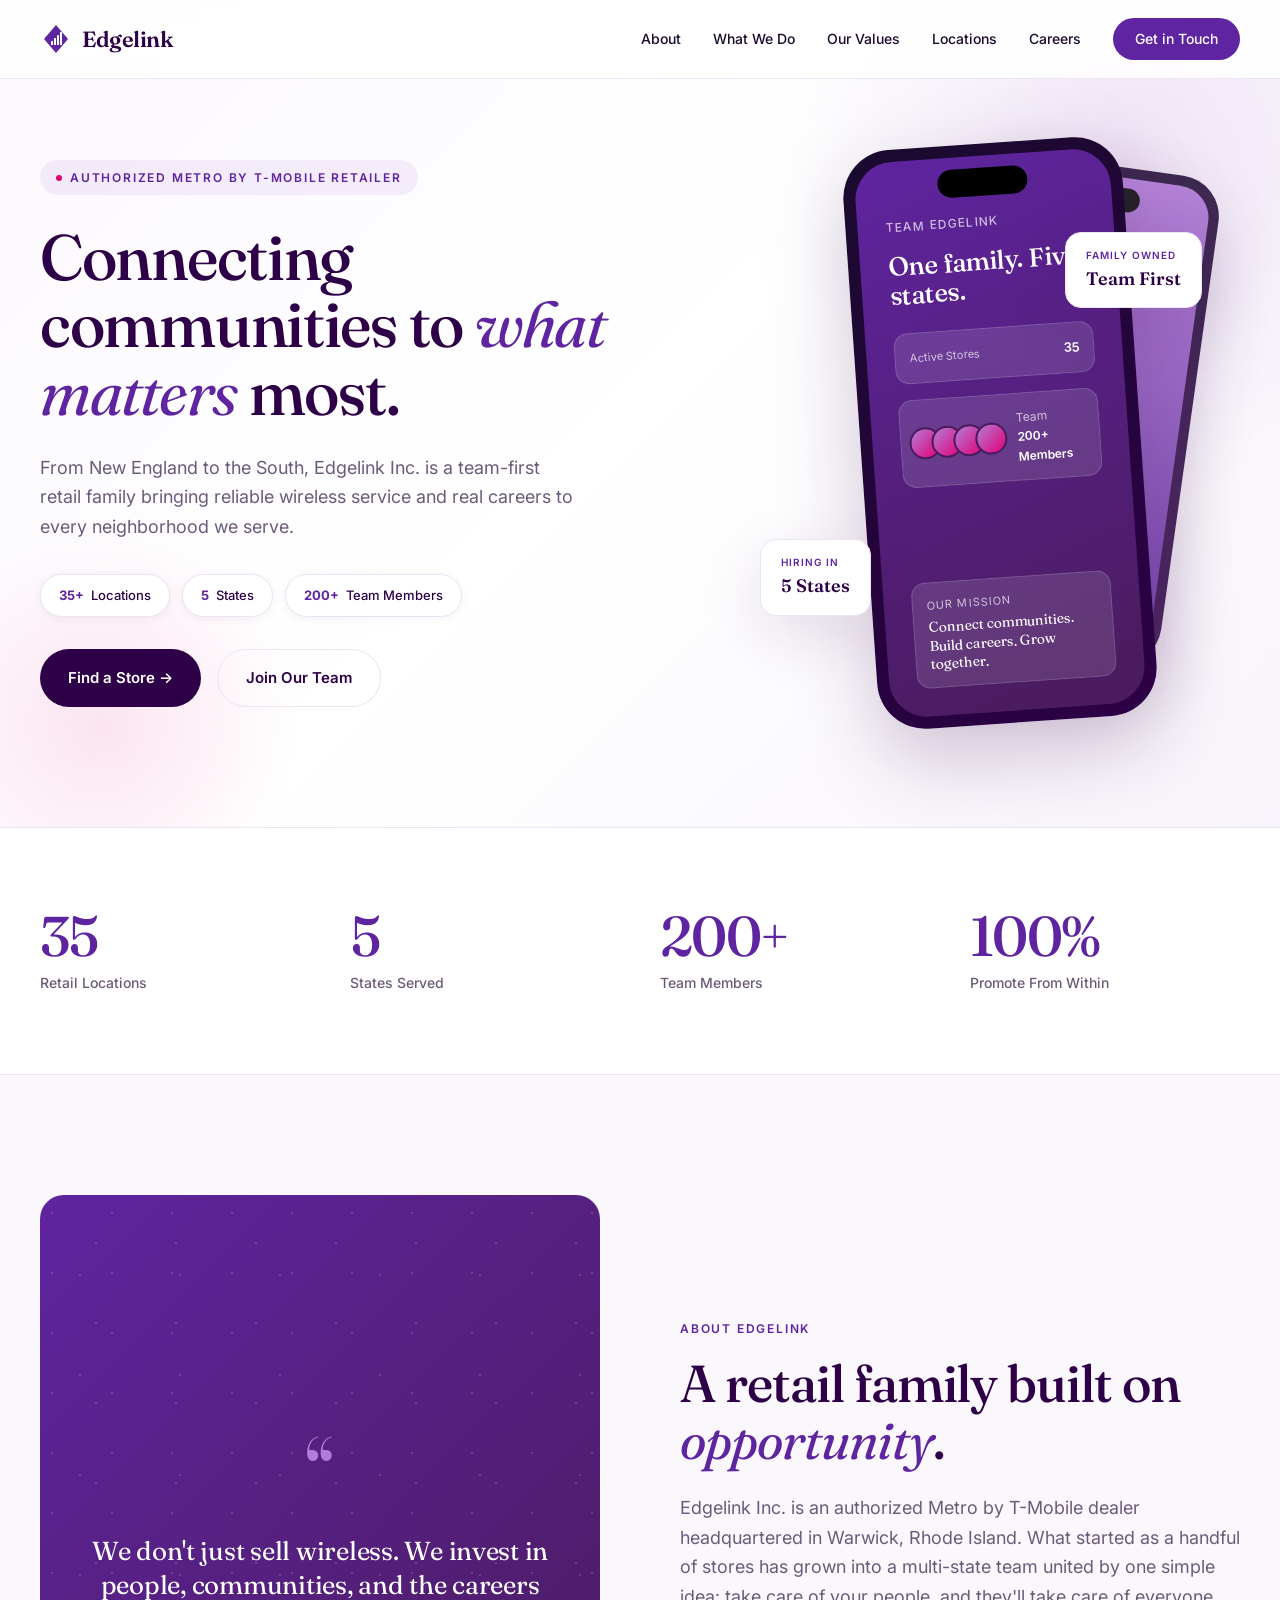
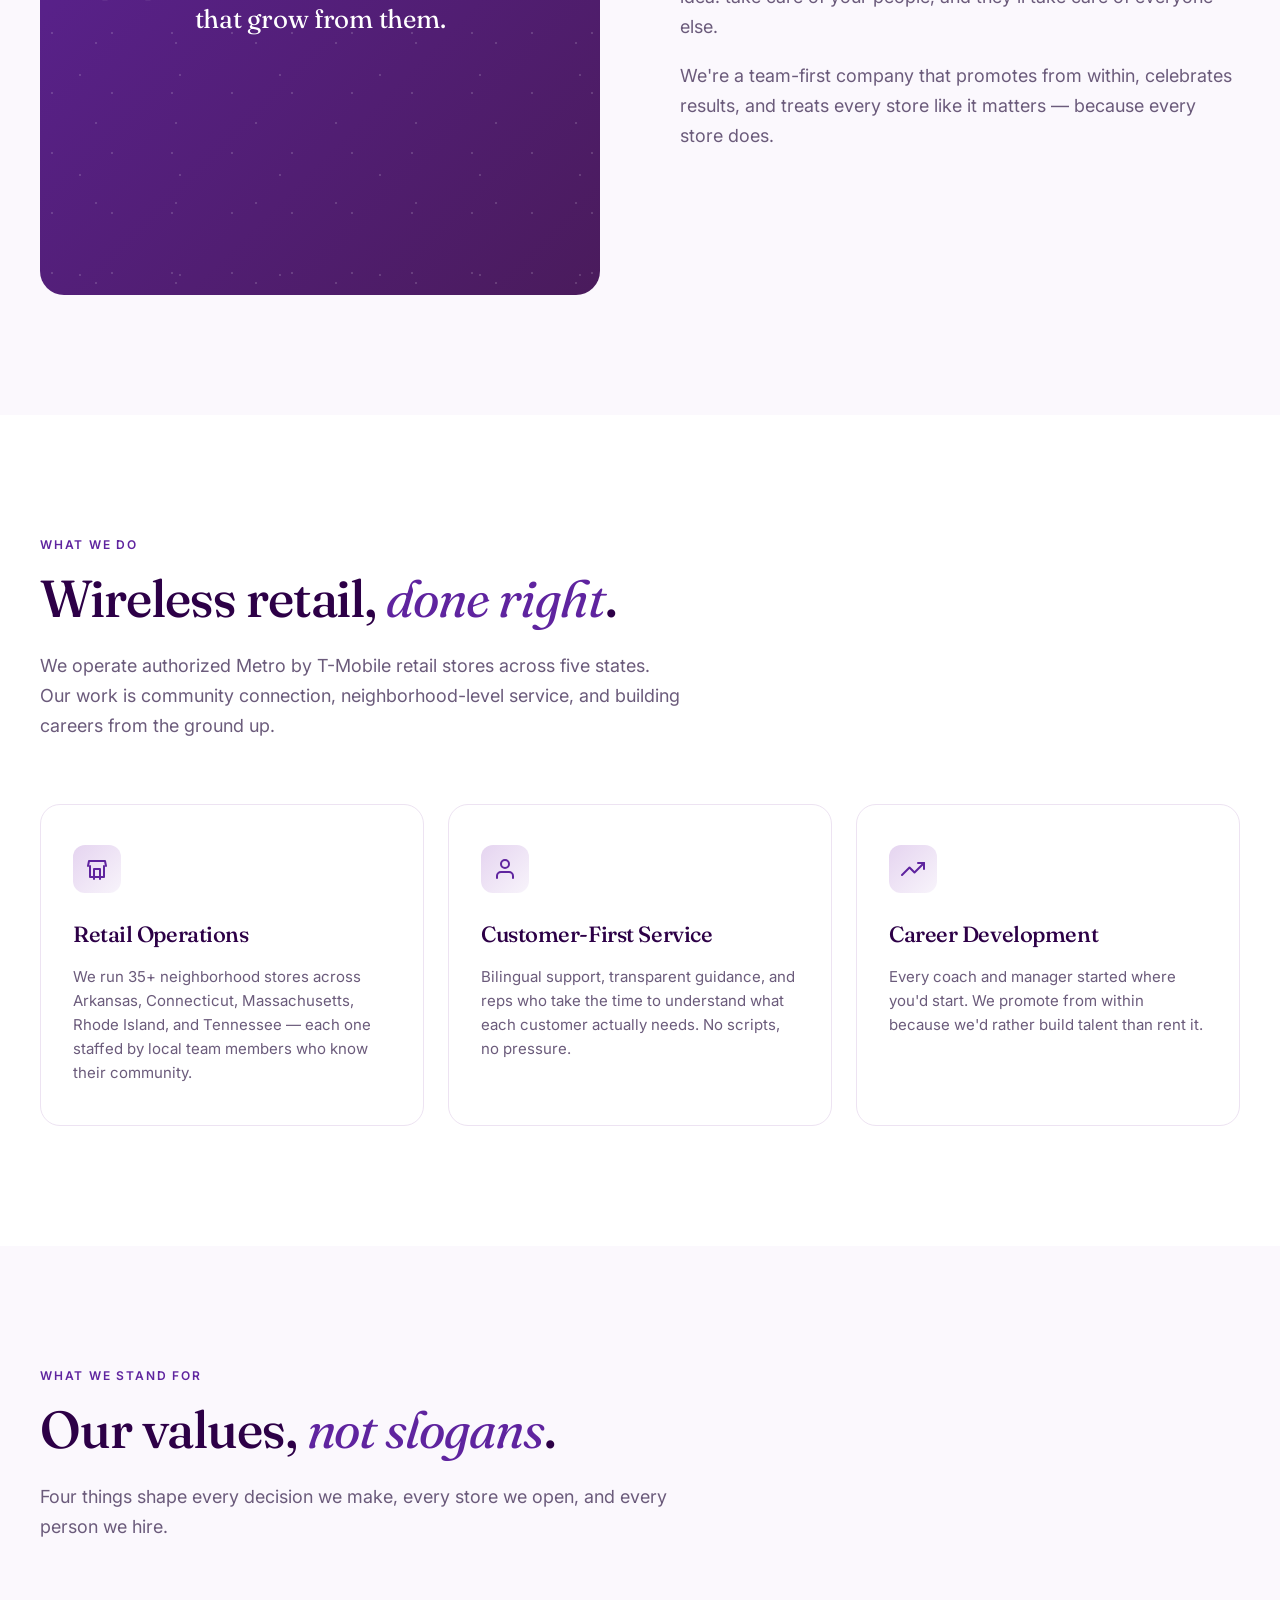
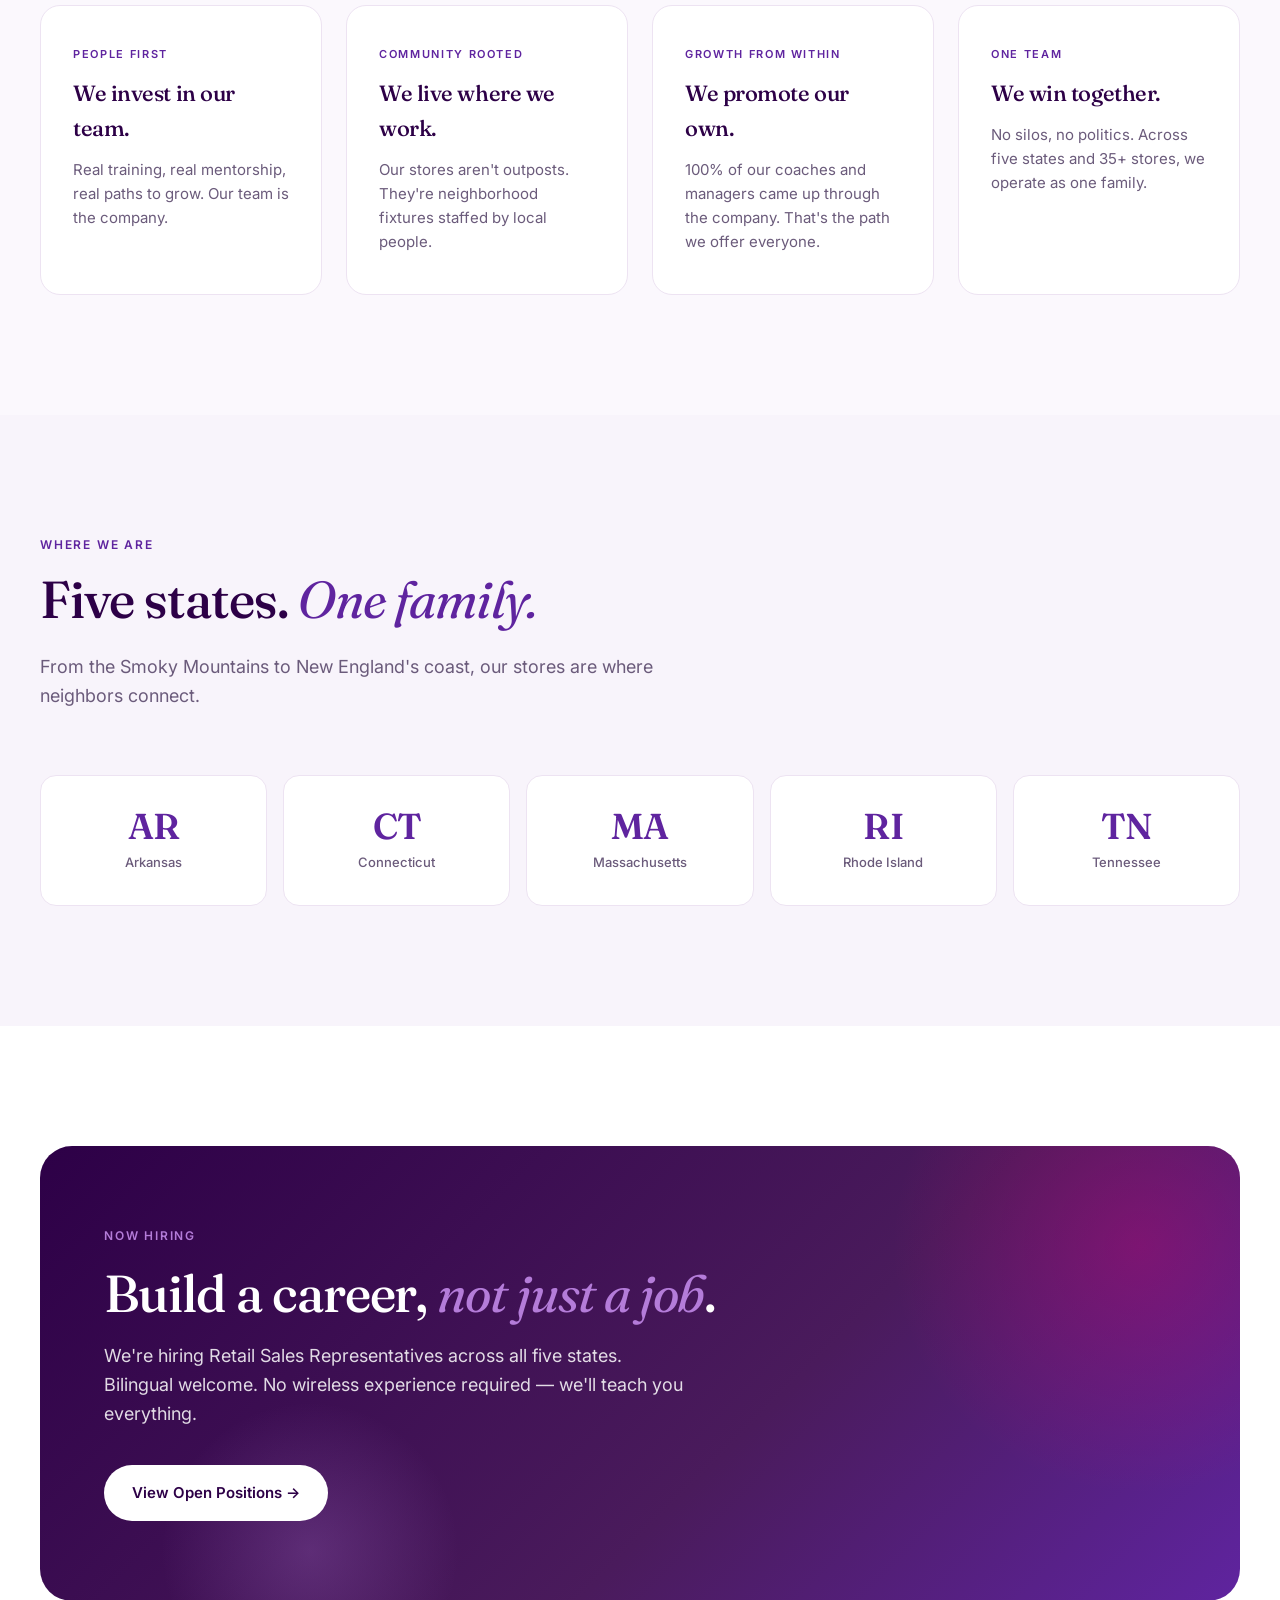
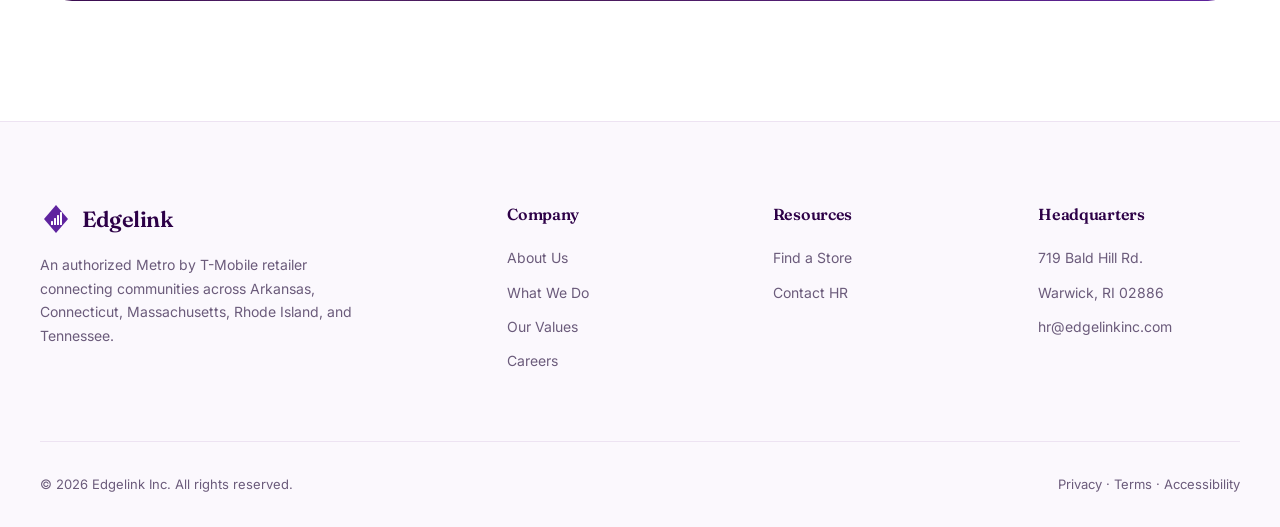
==== index.html @ eafbd6b5 "Add files via upload" ====
<!DOCTYPE html>
<html lang="en">
<head>
<meta charset="UTF-8">
<meta name="viewport" content="width=device-width, initial-scale=1.0">
<title>Edgelink Inc. — Connecting Communities to What Matters</title>
<meta name="description" content="Edgelink Inc. is a team-first retail family bringing reliable wireless service and real careers to neighborhoods across five states.">
<link rel="preconnect" href="https://fonts.googleapis.com">
<link rel="preconnect" href="https://fonts.gstatic.com" crossorigin>
<link href="https://fonts.googleapis.com/css2?family=Fraunces:opsz,wght@9..144,400;9..144,500;9..144,600;9..144,700&family=Inter:wght@300;400;500;600;700&display=swap" rel="stylesheet">
<link rel="stylesheet" href="styles.css">
</head>
<body>

<nav class="site-nav" id="site-nav"></nav>

<main id="page-content">
  <div class="loading">Loading…</div>
</main>

<footer id="site-footer"></footer>

<script src="shared.js"></script>
<script>
(function() {
  'use strict';

  // Allow ?preview=1 to load draft from localStorage (used by admin preview)
  var useDraft = window.location.search.indexOf('preview=1') !== -1;

  EDGELINK.loadContent(useDraft, function(err, content) {
    if (err) {
      document.getElementById('page-content').innerHTML =
        '<div class="loading" style="flex-direction: column; gap: 16px;">' +
        '<div>Could not load content.json</div>' +
        '<div style="font-size: 13px; color: #999;">' + (err.message || 'Error') + '</div>' +
        '</div>';
      return;
    }
    renderPage(content);
  });

  function renderPage(content) {
    // Update page title from branding
    if (content.branding && content.branding.companyName) {
      document.title = content.branding.companyName + ' Inc. — Connecting Communities';
    }

    // Nav
    document.getElementById('site-nav').innerHTML = EDGELINK.renderNav(content);

    // Build all sections
    var home = content.home || {};
    var html = '';

    // Hero
    html += '<section class="hero" id="top">';
    html += EDGELINK.renderHomeHero(home.hero);
    html += '</section>';

    // Stats strip
    if (home.stats && home.stats.length) {
      html += '<section class="stats-strip">';
      html += EDGELINK.renderStatsStrip(home.stats);
      html += '</section>';
    }

    // About
    if (home.about) {
      html += '<section class="about" id="about">';
      html += EDGELINK.renderAbout(home.about);
      html += '</section>';
    }

    // Services
    if (home.services && home.services.items && home.services.items.length) {
      html += '<section id="services"><div class="section-inner">';
      html += EDGELINK.renderSectionHeader(home.services.eyebrow, home.services.headline, home.services.lead);
      html += EDGELINK.renderCards(home.services.items, { cols: 3 });
      html += '</div></section>';
    }

    // Values
    if (home.values && home.values.items && home.values.items.length) {
      html += '<section class="about" id="values"><div class="section-inner">';
      html += EDGELINK.renderSectionHeader(home.values.eyebrow, home.values.headline, home.values.lead);
      html += EDGELINK.renderCards(home.values.items, { cols: 4 });
      html += '</div></section>';
    }

    // Locations
    if (home.locations && home.locations.states && home.locations.states.length) {
      html += '<section class="locations-bg" id="locations"><div class="section-inner">';
      html += EDGELINK.renderSectionHeader(home.locations.eyebrow, home.locations.headline, home.locations.lead);
      html += EDGELINK.renderLocations(home.locations.states);
      html += '</div></section>';
    }

    // Careers callout
    if (home.careersCallout) {
      html += '<section class="callout-section" id="careers-cta">';
      html += EDGELINK.renderCallout(home.careersCallout);
      html += '</section>';
    }

    document.getElementById('page-content').innerHTML = html;

    // Footer
    document.getElementById('site-footer').innerHTML = EDGELINK.renderFooter(content);
  }
})();
</script>

</body>
</html>
---- styles.css ----
/* ===== EDGELINK SITE — SHARED STYLES ===== */
:root {
  --purple-deep: #4A1B5C;
  --purple-mid: #5F249F;
  --purple-soft: #B47CD9;
  --purple-tint: #E5D4F0;
  --lavender-bg: #F8F4FB;
  --lavender-soft: #FBF8FD;
  --magenta: #E20074;
  --plum: #2D0047;
  --ink: #1A0A2E;
  --gray-text: #6B5B7B;
  --white: #FFFFFF;
  --border: #EDE3F2;
  --shadow-sm: 0 2px 8px rgba(74, 27, 92, 0.06);
  --shadow-md: 0 8px 24px rgba(74, 27, 92, 0.08);
  --shadow-lg: 0 20px 60px rgba(74, 27, 92, 0.12);
  --shadow-phone: 0 30px 80px rgba(74, 27, 92, 0.25);
}

* { margin: 0; padding: 0; box-sizing: border-box; }
html { scroll-behavior: smooth; }
body {
  font-family: 'Inter', sans-serif;
  color: var(--ink);
  background: var(--white);
  line-height: 1.6;
  -webkit-font-smoothing: antialiased;
  overflow-x: hidden;
}

img { max-width: 100%; height: auto; display: block; }

/* ===== NAV ===== */
nav.site-nav {
  position: fixed; top: 0; left: 0; right: 0; z-index: 100;
  background: rgba(255, 255, 255, 0.85);
  backdrop-filter: blur(20px);
  -webkit-backdrop-filter: blur(20px);
  border-bottom: 1px solid var(--border);
}
.nav-inner {
  max-width: 1280px; margin: 0 auto; padding: 18px 40px;
  display: flex; align-items: center; justify-content: space-between;
}
.logo { display: flex; align-items: center; gap: 10px; text-decoration: none; }
.logo-mark { width: 32px; height: 32px; display: flex; align-items: center; justify-content: center; }
.logo-text {
  font-family: 'Fraunces', serif; font-size: 22px; font-weight: 600;
  color: var(--plum); letter-spacing: -0.02em;
}
.nav-links { display: flex; gap: 32px; align-items: center; }
.nav-links a {
  text-decoration: none; color: var(--ink); font-size: 14px;
  font-weight: 500; transition: color 0.2s;
}
.nav-links a:hover { color: var(--purple-mid); }
.nav-cta {
  background: var(--purple-mid); color: var(--white) !important;
  padding: 10px 22px; border-radius: 999px; transition: all 0.2s;
}
.nav-cta:hover {
  background: var(--purple-deep); transform: translateY(-1px); box-shadow: var(--shadow-md);
}

/* ===== BUTTONS ===== */
.btn {
  display: inline-flex; align-items: center; gap: 8px;
  padding: 16px 28px; border-radius: 999px;
  font-size: 15px; font-weight: 600; text-decoration: none;
  transition: all 0.25s; border: none; cursor: pointer; font-family: inherit;
}
.btn-primary { background: var(--plum); color: var(--white); }
.btn-primary:hover {
  background: var(--purple-deep); transform: translateY(-2px); box-shadow: var(--shadow-lg);
}
.btn-ghost {
  background: transparent; color: var(--plum); border: 1.5px solid var(--border);
}
.btn-ghost:hover { border-color: var(--purple-mid); color: var(--purple-mid); }
.btn-light { background: var(--white); color: var(--plum); }
.btn-light:hover {
  background: var(--lavender-bg); transform: translateY(-2px);
  box-shadow: 0 12px 32px rgba(0, 0, 0, 0.2);
}

/* ===== TYPOGRAPHY HELPERS ===== */
h1, h2, h3, h4 { color: var(--plum); letter-spacing: -0.02em; }
h1 em, h2 em { font-style: italic; color: var(--purple-mid); font-weight: 400; }
.section-eyebrow {
  font-size: 12px; font-weight: 600; letter-spacing: 0.15em;
  text-transform: uppercase; color: var(--purple-mid); margin-bottom: 16px;
}
h2.section-h {
  font-family: 'Fraunces', serif; font-size: clamp(36px, 4.5vw, 52px);
  font-weight: 500; line-height: 1.1; margin-bottom: 24px; max-width: 720px;
}
.section-lead {
  font-size: 18px; color: var(--gray-text);
  max-width: 640px; margin-bottom: 64px; line-height: 1.65;
}

/* ===== SECTIONS ===== */
section { padding: 120px 40px; position: relative; }
.section-inner { max-width: 1280px; margin: 0 auto; position: relative; z-index: 2; }

/* ===== HERO ===== */
.hero {
  position: relative; padding: 160px 40px 120px;
  background: linear-gradient(135deg, var(--lavender-soft) 0%, var(--white) 50%, var(--lavender-bg) 100%);
  overflow: hidden;
}
.hero::before {
  content: ''; position: absolute; top: -200px; right: -200px;
  width: 700px; height: 700px;
  background: radial-gradient(circle, var(--purple-tint) 0%, transparent 70%);
  opacity: 0.6; border-radius: 50%;
}
.hero::after {
  content: ''; position: absolute; bottom: -100px; left: -100px;
  width: 400px; height: 400px;
  background: radial-gradient(circle, rgba(226, 0, 116, 0.1) 0%, transparent 70%);
  border-radius: 50%;
}
.hero-inner {
  max-width: 1280px; margin: 0 auto; position: relative; z-index: 2;
  display: grid; grid-template-columns: 1fr 1fr; gap: 60px; align-items: center;
}
.hero-eyebrow {
  display: inline-flex; align-items: center; gap: 8px;
  font-size: 12px; font-weight: 600; letter-spacing: 0.15em;
  text-transform: uppercase; color: var(--purple-mid);
  background: rgba(180, 124, 217, 0.12);
  padding: 8px 16px; border-radius: 999px; margin-bottom: 28px;
}
.hero-eyebrow .dot {
  width: 6px; height: 6px; background: var(--magenta);
  border-radius: 50%; animation: pulse 2s infinite;
}
@keyframes pulse {
  0%, 100% { opacity: 1; transform: scale(1); }
  50% { opacity: 0.5; transform: scale(1.3); }
}
.hero h1 {
  font-family: 'Fraunces', serif;
  font-size: clamp(40px, 5vw, 64px);
  font-weight: 500; line-height: 1.05;
  margin-bottom: 28px;
}
.hero-sub {
  font-size: 18px; color: var(--gray-text);
  margin-bottom: 32px; max-width: 540px; line-height: 1.65;
}
.hero-stats {
  display: flex; gap: 12px; flex-wrap: wrap; margin-bottom: 32px;
}
.hero-pill {
  background: var(--white); border: 1px solid var(--border);
  padding: 10px 18px; border-radius: 999px;
  font-size: 13px; font-weight: 500; color: var(--plum);
  box-shadow: var(--shadow-sm);
}
.hero-pill strong {
  color: var(--purple-mid); font-weight: 700; margin-right: 4px;
}
.hero-cta { display: flex; gap: 16px; flex-wrap: wrap; }
.hero-image-wrap {
  position: relative; max-width: 480px; margin-left: auto;
  border-radius: 24px; overflow: hidden;
}
.hero-image-wrap img { width: 100%; border-radius: 24px; box-shadow: var(--shadow-lg); }

/* ===== HERO PHONE MOCKUP (default when no image) ===== */
.phone-stage {
  position: relative; width: 100%; max-width: 480px;
  margin-left: auto; aspect-ratio: 1;
}
.phone {
  position: absolute; width: 280px; height: 580px;
  background: linear-gradient(145deg, #1a0a2e 0%, #2d0047 100%);
  border-radius: 48px; padding: 12px;
  box-shadow: var(--shadow-phone);
}
.phone-front {
  top: 50%; left: 50%;
  transform: translate(-50%, -50%) rotate(-4deg);
  z-index: 3;
  animation: phoneFloat 6s ease-in-out infinite;
}
.phone-back {
  top: 45%; left: 65%;
  transform: translate(-50%, -50%) rotate(8deg) scale(0.85);
  z-index: 1; opacity: 0.85;
  animation: phoneFloatBack 7s ease-in-out infinite;
}
@keyframes phoneFloat {
  0%, 100% { transform: translate(-50%, -50%) rotate(-4deg) translateY(0); }
  50% { transform: translate(-50%, -50%) rotate(-4deg) translateY(-12px); }
}
@keyframes phoneFloatBack {
  0%, 100% { transform: translate(-50%, -50%) rotate(8deg) scale(0.85) translateY(0); }
  50% { transform: translate(-50%, -50%) rotate(8deg) scale(0.85) translateY(-8px); }
}
.phone-screen {
  width: 100%; height: 100%;
  background: linear-gradient(160deg, #5F249F 0%, #4A1B5C 100%);
  border-radius: 38px; overflow: hidden; position: relative;
  display: flex; flex-direction: column;
}
.phone-notch {
  position: absolute; top: 12px; left: 50%; transform: translateX(-50%);
  width: 90px; height: 28px; background: #000; border-radius: 999px; z-index: 5;
}
.phone-content {
  flex: 1; padding: 56px 28px 28px;
  display: flex; flex-direction: column; gap: 16px;
}
.phone-eyebrow-mini {
  color: rgba(255,255,255,0.7); font-size: 12px; font-weight: 500;
  text-transform: uppercase; letter-spacing: 0.1em;
}
.phone-headline {
  font-family: 'Fraunces', serif; color: white; font-size: 26px;
  font-weight: 500; line-height: 1.1; letter-spacing: -0.02em;
  margin-bottom: 8px;
}
.phone-card {
  background: rgba(255,255,255,0.12);
  border: 1px solid rgba(255,255,255,0.15);
  border-radius: 14px; padding: 14px; color: white;
}
.phone-card-row {
  display: flex; justify-content: space-between; align-items: center;
}
.phone-card-label { font-size: 11px; opacity: 0.7; }
.phone-card-value { font-size: 13px; font-weight: 600; }
.phone-team-row {
  display: flex; align-items: center; gap: 10px;
}
.phone-avatar {
  width: 32px; height: 32px; border-radius: 50%;
  background: linear-gradient(135deg, var(--purple-soft), var(--magenta));
  flex-shrink: 0;
}
.phone-avatar-stack {
  display: flex; margin-left: 4px;
}
.phone-avatar-stack .phone-avatar {
  margin-left: -10px; border: 2px solid var(--purple-deep);
}
.phone-stat-bubble {
  position: absolute; background: white;
  padding: 14px 20px; border-radius: 16px;
  box-shadow: var(--shadow-lg); z-index: 4;
  border: 1px solid var(--border);
}
.bubble-top {
  top: 8%; right: 8%;
  animation: bubbleFloat1 5s ease-in-out infinite;
}
.bubble-bottom {
  bottom: 12%; left: 0;
  animation: bubbleFloat2 6s ease-in-out infinite;
}
@keyframes bubbleFloat1 {
  0%, 100% { transform: translateY(0); }
  50% { transform: translateY(-10px); }
}
@keyframes bubbleFloat2 {
  0%, 100% { transform: translateY(0); }
  50% { transform: translateY(-8px); }
}
.bubble-label {
  font-size: 10px; text-transform: uppercase; letter-spacing: 0.1em;
  color: var(--purple-mid); font-weight: 600; margin-bottom: 2px;
}
.bubble-value {
  font-family: 'Fraunces', serif; font-size: 18px;
  font-weight: 600; color: var(--plum);
}

/* ===== STATS STRIP ===== */
.stats-strip {
  padding: 80px 40px;
  background: var(--white);
  border-top: 1px solid var(--border);
  border-bottom: 1px solid var(--border);
}
.stats-grid {
  max-width: 1280px; margin: 0 auto;
  display: grid; grid-template-columns: repeat(4, 1fr); gap: 40px;
}
.stat-num {
  font-family: 'Fraunces', serif; font-size: 56px; font-weight: 500;
  color: var(--purple-mid); letter-spacing: -0.03em; line-height: 1;
  margin-bottom: 8px;
}
.stat-label { font-size: 14px; color: var(--gray-text); font-weight: 500; }

/* ===== ABOUT ===== */
.about { background: var(--lavender-soft); }
.about-grid {
  display: grid; grid-template-columns: 1fr 1fr;
  gap: 80px; align-items: center;
}
.about-image {
  position: relative; aspect-ratio: 4/5;
  border-radius: 24px; overflow: hidden;
  background: linear-gradient(135deg, var(--purple-mid) 0%, var(--purple-deep) 100%);
  display: flex; align-items: center; justify-content: center;
}
.about-image img {
  width: 100%; height: 100%; object-fit: cover;
}
.about-image-pattern {
  position: absolute; inset: 0; opacity: 0.15;
  background-image:
    radial-gradient(circle at 20% 30%, var(--white) 1px, transparent 1px),
    radial-gradient(circle at 70% 60%, var(--white) 1px, transparent 1px),
    radial-gradient(circle at 40% 80%, var(--white) 1px, transparent 1px);
  background-size: 60px 60px, 80px 80px, 100px 100px;
}
.about-quote {
  color: var(--white); text-align: center; padding: 40px;
  position: relative; z-index: 2;
}
.quote-mark {
  font-family: 'Fraunces', serif; font-size: 100px; line-height: 0.5;
  color: var(--purple-soft); margin-bottom: 32px;
}
.quote-text {
  font-family: 'Fraunces', serif; font-size: 26px; font-weight: 400;
  line-height: 1.3; letter-spacing: -0.01em;
}

/* ===== SERVICES / VALUES CARDS ===== */
.cards-grid {
  display: grid; grid-template-columns: repeat(3, 1fr);
  gap: 24px; margin-top: 64px;
}
.cards-grid.cols-4 { grid-template-columns: repeat(4, 1fr); }
.card {
  background: var(--white); border: 1px solid var(--border);
  border-radius: 20px; padding: 40px 32px;
  transition: all 0.3s; position: relative; overflow: hidden;
}
.card::before {
  content: ''; position: absolute; top: 0; left: 0; right: 0; height: 3px;
  background: linear-gradient(90deg, var(--purple-mid), var(--magenta));
  transform: scaleX(0); transform-origin: left; transition: transform 0.4s;
}
.card:hover {
  border-color: var(--purple-soft); transform: translateY(-4px);
  box-shadow: var(--shadow-lg);
}
.card:hover::before { transform: scaleX(1); }
.card-icon {
  width: 48px; height: 48px; border-radius: 12px;
  background: linear-gradient(135deg, var(--purple-tint), var(--lavender-bg));
  display: flex; align-items: center; justify-content: center;
  margin-bottom: 24px;
}
.card-eyebrow {
  font-size: 11px; font-weight: 600; letter-spacing: 0.15em;
  text-transform: uppercase; color: var(--purple-mid); margin-bottom: 12px;
}
.card h3 {
  font-family: 'Fraunces', serif; font-size: 22px; font-weight: 500;
  color: var(--plum); margin-bottom: 12px;
}
.card p { color: var(--gray-text); font-size: 15px; line-height: 1.6; }

/* ===== LOCATIONS ===== */
.locations-bg { background: var(--lavender-bg); }
.states-row {
  display: grid; grid-template-columns: repeat(5, 1fr);
  gap: 16px; margin-top: 48px;
}
.state-card {
  background: var(--white); border-radius: 16px;
  padding: 32px 24px; text-align: center;
  border: 1px solid var(--border); transition: all 0.25s;
}
.state-card:hover {
  border-color: var(--purple-soft); transform: translateY(-2px);
  box-shadow: var(--shadow-md);
}
.state-abbr {
  font-family: 'Fraunces', serif; font-size: 36px;
  font-weight: 600; color: var(--purple-mid);
  letter-spacing: -0.02em; line-height: 1;
}
.state-name {
  font-size: 13px; color: var(--gray-text);
  margin-top: 8px; font-weight: 500;
}

/* ===== CAREERS CALLOUT ===== */
.callout-section { padding: 120px 40px; background: var(--white); }
.callout-card {
  max-width: 1280px; margin: 0 auto;
  background: linear-gradient(135deg, var(--plum) 0%, var(--purple-deep) 60%, var(--purple-mid) 100%);
  border-radius: 32px; padding: 80px 64px;
  position: relative; overflow: hidden; color: var(--white);
}
.callout-card::before {
  content: ''; position: absolute; top: -150px; right: -150px;
  width: 500px; height: 500px;
  background: radial-gradient(circle, rgba(226, 0, 116, 0.3) 0%, transparent 70%);
  border-radius: 50%;
}
.callout-card::after {
  content: ''; position: absolute; bottom: -100px; left: 10%;
  width: 300px; height: 300px;
  background: radial-gradient(circle, rgba(180, 124, 217, 0.25) 0%, transparent 70%);
  border-radius: 50%;
}
.callout-content { position: relative; z-index: 2; max-width: 720px; }
.callout-eyebrow {
  color: var(--purple-soft); font-size: 12px; font-weight: 600;
  letter-spacing: 0.15em; text-transform: uppercase; margin-bottom: 20px;
}
.callout-card h2 {
  color: var(--white); margin-bottom: 20px;
  font-family: 'Fraunces', serif; font-size: clamp(36px, 4.5vw, 52px);
  font-weight: 500; line-height: 1.1;
}
.callout-card h2 em { color: var(--purple-soft); font-style: italic; }
.callout-card p {
  font-size: 18px; color: rgba(255, 255, 255, 0.85);
  margin-bottom: 36px; max-width: 580px;
}

/* ===== CAREERS PAGE — GROWTH PATH ===== */
.growth-path {
  display: grid; grid-template-columns: repeat(4, 1fr);
  gap: 24px; margin-top: 64px; position: relative;
}
.growth-step {
  background: var(--white); border: 1px solid var(--border);
  border-radius: 20px; padding: 32px 24px;
  position: relative; transition: all 0.3s;
}
.growth-step:hover {
  border-color: var(--purple-soft);
  transform: translateY(-4px); box-shadow: var(--shadow-lg);
}
.growth-step-num {
  width: 40px; height: 40px; border-radius: 50%;
  background: linear-gradient(135deg, var(--purple-mid), var(--purple-deep));
  color: white; font-family: 'Fraunces', serif; font-size: 18px;
  font-weight: 600; display: flex; align-items: center; justify-content: center;
  margin-bottom: 20px;
}
.growth-step h3 {
  font-family: 'Fraunces', serif; font-size: 20px; font-weight: 500;
  margin-bottom: 4px;
}
.growth-step-sub {
  font-size: 12px; color: var(--purple-mid); font-weight: 600;
  text-transform: uppercase; letter-spacing: 0.1em; margin-bottom: 12px;
}
.growth-step p { color: var(--gray-text); font-size: 14px; line-height: 1.6; }

/* ===== BENEFITS LIST ===== */
.benefits-list {
  display: grid; grid-template-columns: repeat(2, 1fr);
  gap: 20px; margin-top: 48px;
  max-width: 860px;
}
.benefit-item {
  display: flex; align-items: center; gap: 16px;
  padding: 20px 24px;
  background: var(--white); border: 1px solid var(--border);
  border-radius: 14px;
  transition: all 0.2s;
}
.benefit-item:hover {
  border-color: var(--purple-soft); transform: translateX(4px);
}
.benefit-check {
  width: 28px; height: 28px; border-radius: 50%;
  background: linear-gradient(135deg, var(--purple-tint), var(--purple-soft));
  display: flex; align-items: center; justify-content: center;
  flex-shrink: 0; color: var(--purple-deep);
}
.benefit-text { font-size: 15px; font-weight: 500; color: var(--plum); }

/* ===== APPLICATION PROCESS STEPS ===== */
.app-process {
  display: grid; grid-template-columns: repeat(4, 1fr);
  gap: 32px; margin-top: 64px;
}
.app-step {
  text-align: left; position: relative;
}
.app-step-num {
  font-family: 'Fraunces', serif; font-size: 72px;
  font-weight: 500; line-height: 1;
  background: linear-gradient(135deg, var(--purple-mid), var(--magenta));
  -webkit-background-clip: text; background-clip: text;
  -webkit-text-fill-color: transparent;
  margin-bottom: 16px;
}
.app-step h3 {
  font-family: 'Fraunces', serif; font-size: 22px; font-weight: 500;
  margin-bottom: 8px;
}
.app-step p { color: var(--gray-text); font-size: 14px; line-height: 1.6; }

/* ===== TESTIMONIALS ===== */
.testimonials-section { background: var(--lavender-soft); }
.testimonials-grid {
  display: grid; grid-template-columns: repeat(3, 1fr);
  gap: 24px; margin-top: 64px;
}
.testimonial {
  background: var(--white); border-radius: 20px;
  padding: 36px 32px; border: 1px solid var(--border);
  position: relative;
}
.testimonial-quote {
  font-family: 'Fraunces', serif; font-size: 18px;
  line-height: 1.5; color: var(--plum); margin-bottom: 24px;
  font-style: italic;
}
.testimonial-quote::before {
  content: '"'; font-size: 48px; line-height: 0;
  color: var(--purple-soft); margin-right: 4px;
  vertical-align: -16px;
}
.testimonial-name {
  font-weight: 600; color: var(--plum); font-size: 14px;
}
.testimonial-role {
  font-size: 12px; color: var(--purple-mid);
  text-transform: uppercase; letter-spacing: 0.1em;
  margin-top: 4px;
}

/* ===== FOOTER ===== */
footer {
  background: var(--lavender-soft);
  padding: 80px 40px 32px; border-top: 1px solid var(--border);
}
.footer-inner { max-width: 1280px; margin: 0 auto; }
.footer-grid {
  display: grid; grid-template-columns: 2fr 1fr 1fr 1fr;
  gap: 64px; padding-bottom: 56px; border-bottom: 1px solid var(--border);
}
.footer-brand .logo { margin-bottom: 16px; }
.footer-brand p {
  color: var(--gray-text); font-size: 14px; line-height: 1.7; max-width: 320px;
}
.footer-col h4 {
  font-family: 'Fraunces', serif; font-size: 16px; font-weight: 600;
  color: var(--plum); margin-bottom: 20px;
}
.footer-col a {
  display: block; color: var(--gray-text); text-decoration: none;
  font-size: 14px; margin-bottom: 12px; transition: color 0.2s;
}
.footer-col a:hover { color: var(--purple-mid); }
.footer-bottom {
  padding-top: 32px;
  display: flex; justify-content: space-between; align-items: center;
  color: var(--gray-text); font-size: 13px;
}

/* ===== UTILITY ===== */
.hidden { display: none !important; }
.loading {
  display: flex; align-items: center; justify-content: center;
  min-height: 100vh; color: var(--gray-text);
}

/* ===== RESPONSIVE ===== */
@media (max-width: 900px) {
  .nav-links { display: none; }
  .hero { padding: 120px 24px 80px; }
  .hero-inner { grid-template-columns: 1fr; gap: 80px; }
  .phone-stage { max-width: 320px; margin: 0 auto; }
  .phone { width: 220px; height: 460px; }
  .stats-strip { padding: 60px 24px; }
  .stats-grid { grid-template-columns: repeat(2, 1fr); gap: 32px; }
  section { padding: 80px 24px; }
  .about-grid { grid-template-columns: 1fr; gap: 48px; }
  .cards-grid, .cards-grid.cols-4 { grid-template-columns: 1fr; }
  .states-row { grid-template-columns: repeat(2, 1fr); }
  .growth-path { grid-template-columns: 1fr; }
  .app-process { grid-template-columns: 1fr; gap: 32px; }
  .testimonials-grid { grid-template-columns: 1fr; }
  .benefits-list { grid-template-columns: 1fr; }
  .callout-section { padding: 80px 24px; }
  .callout-card { padding: 56px 32px; }
  footer { padding: 60px 24px 24px; }
  .footer-grid { grid-template-columns: 1fr 1fr; gap: 40px; }
  .footer-bottom { flex-direction: column; gap: 12px; text-align: center; }
}
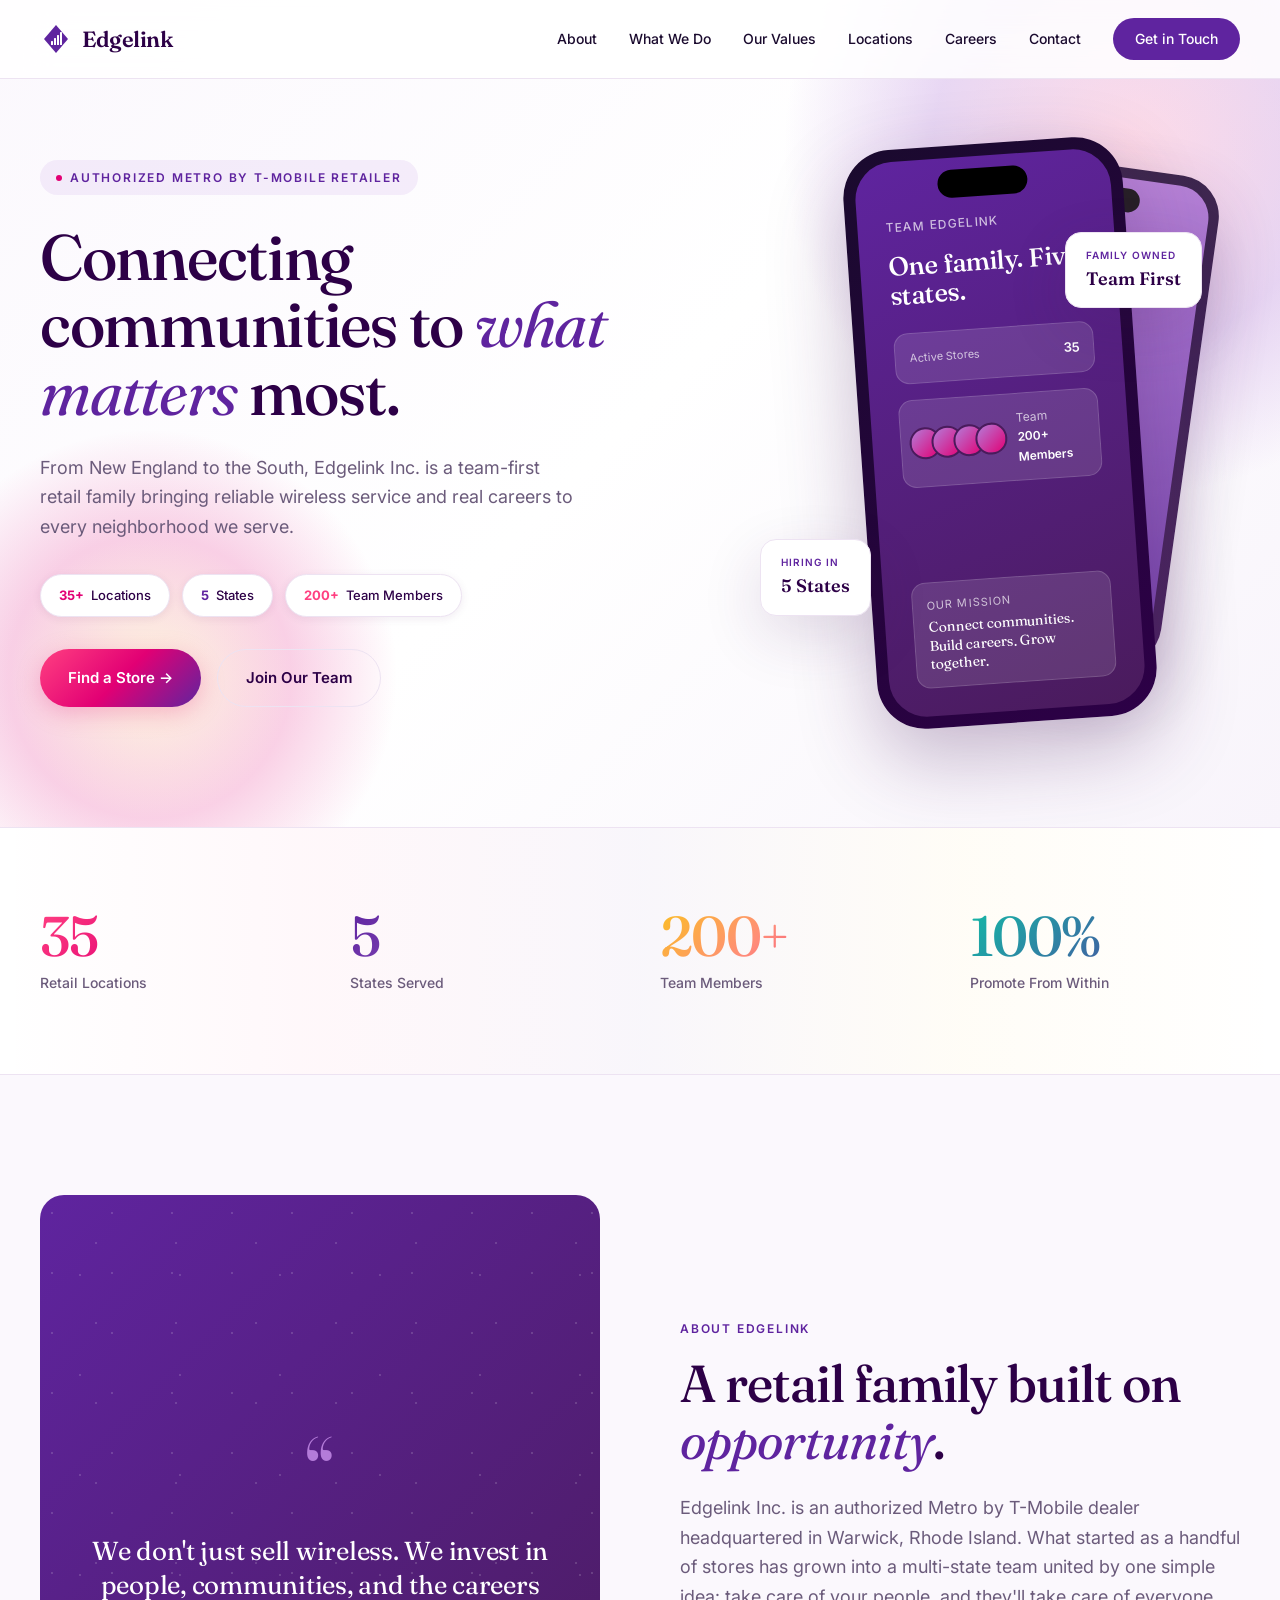
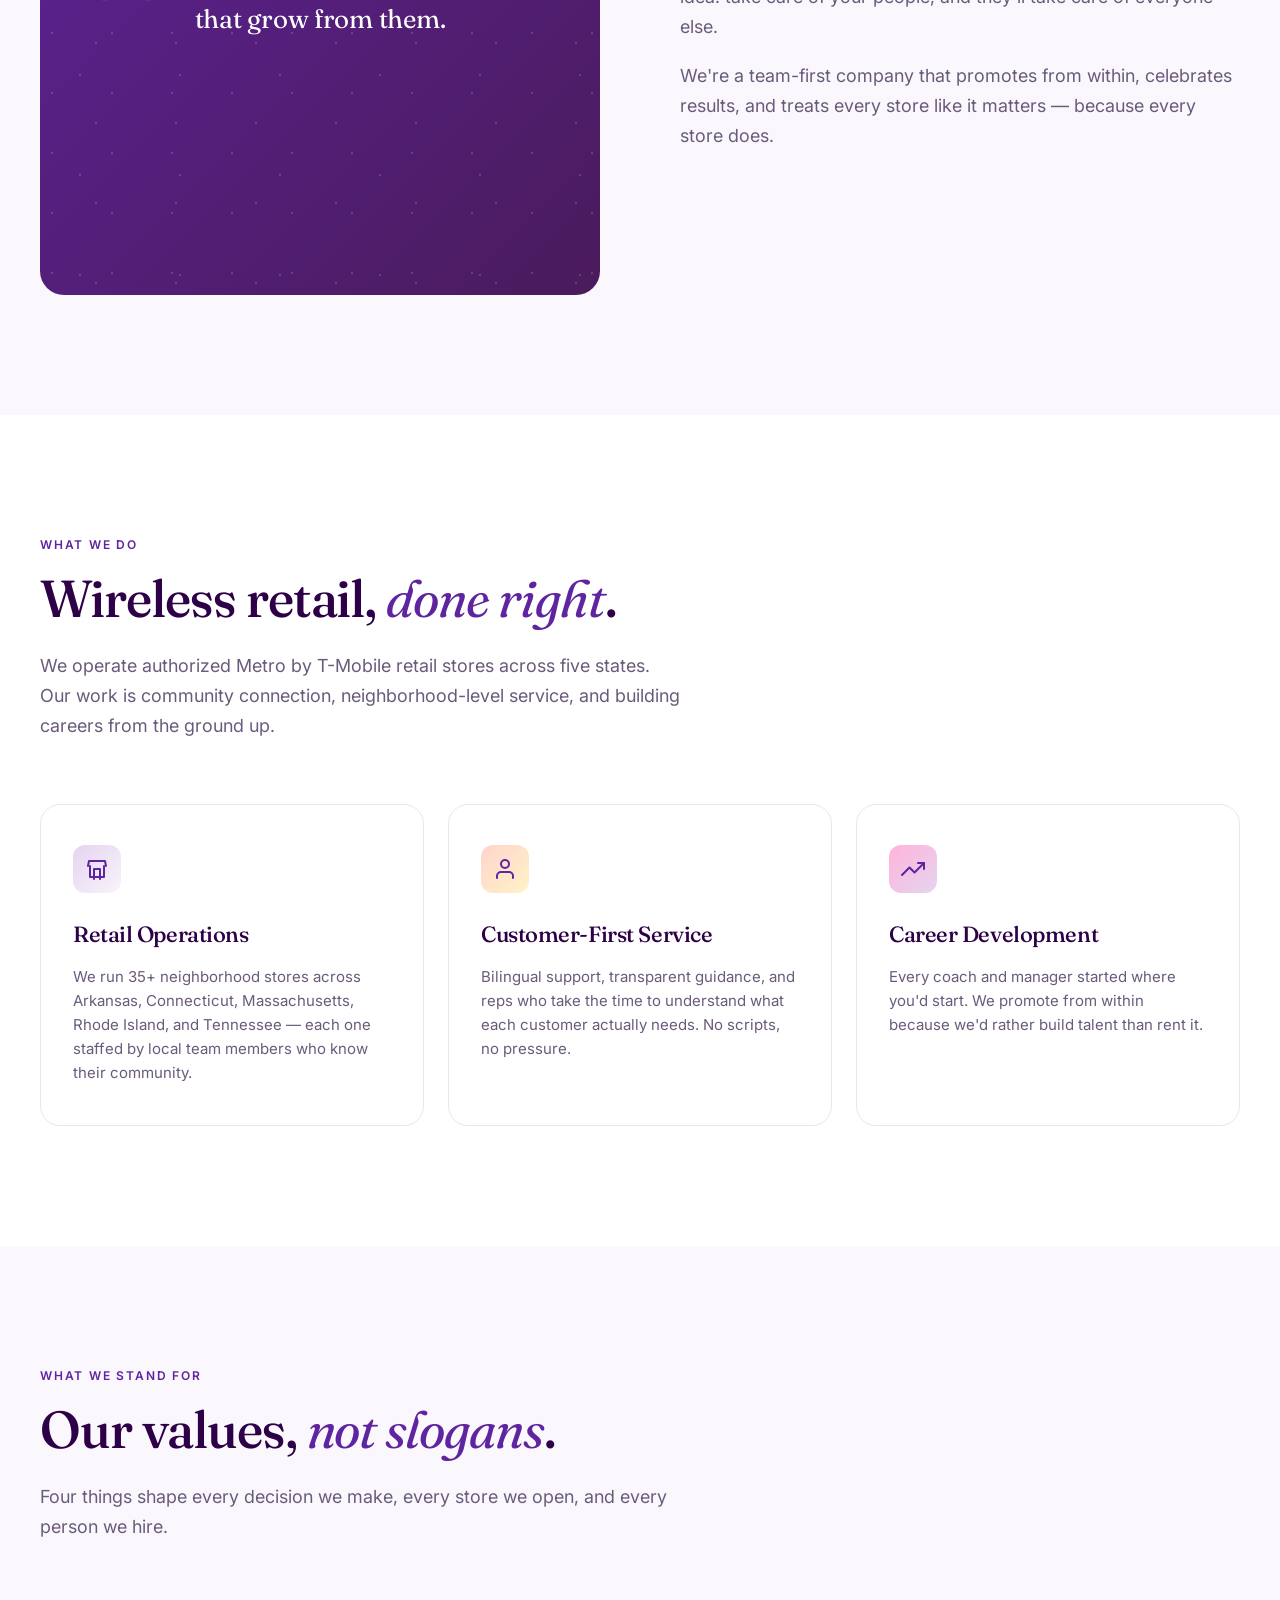
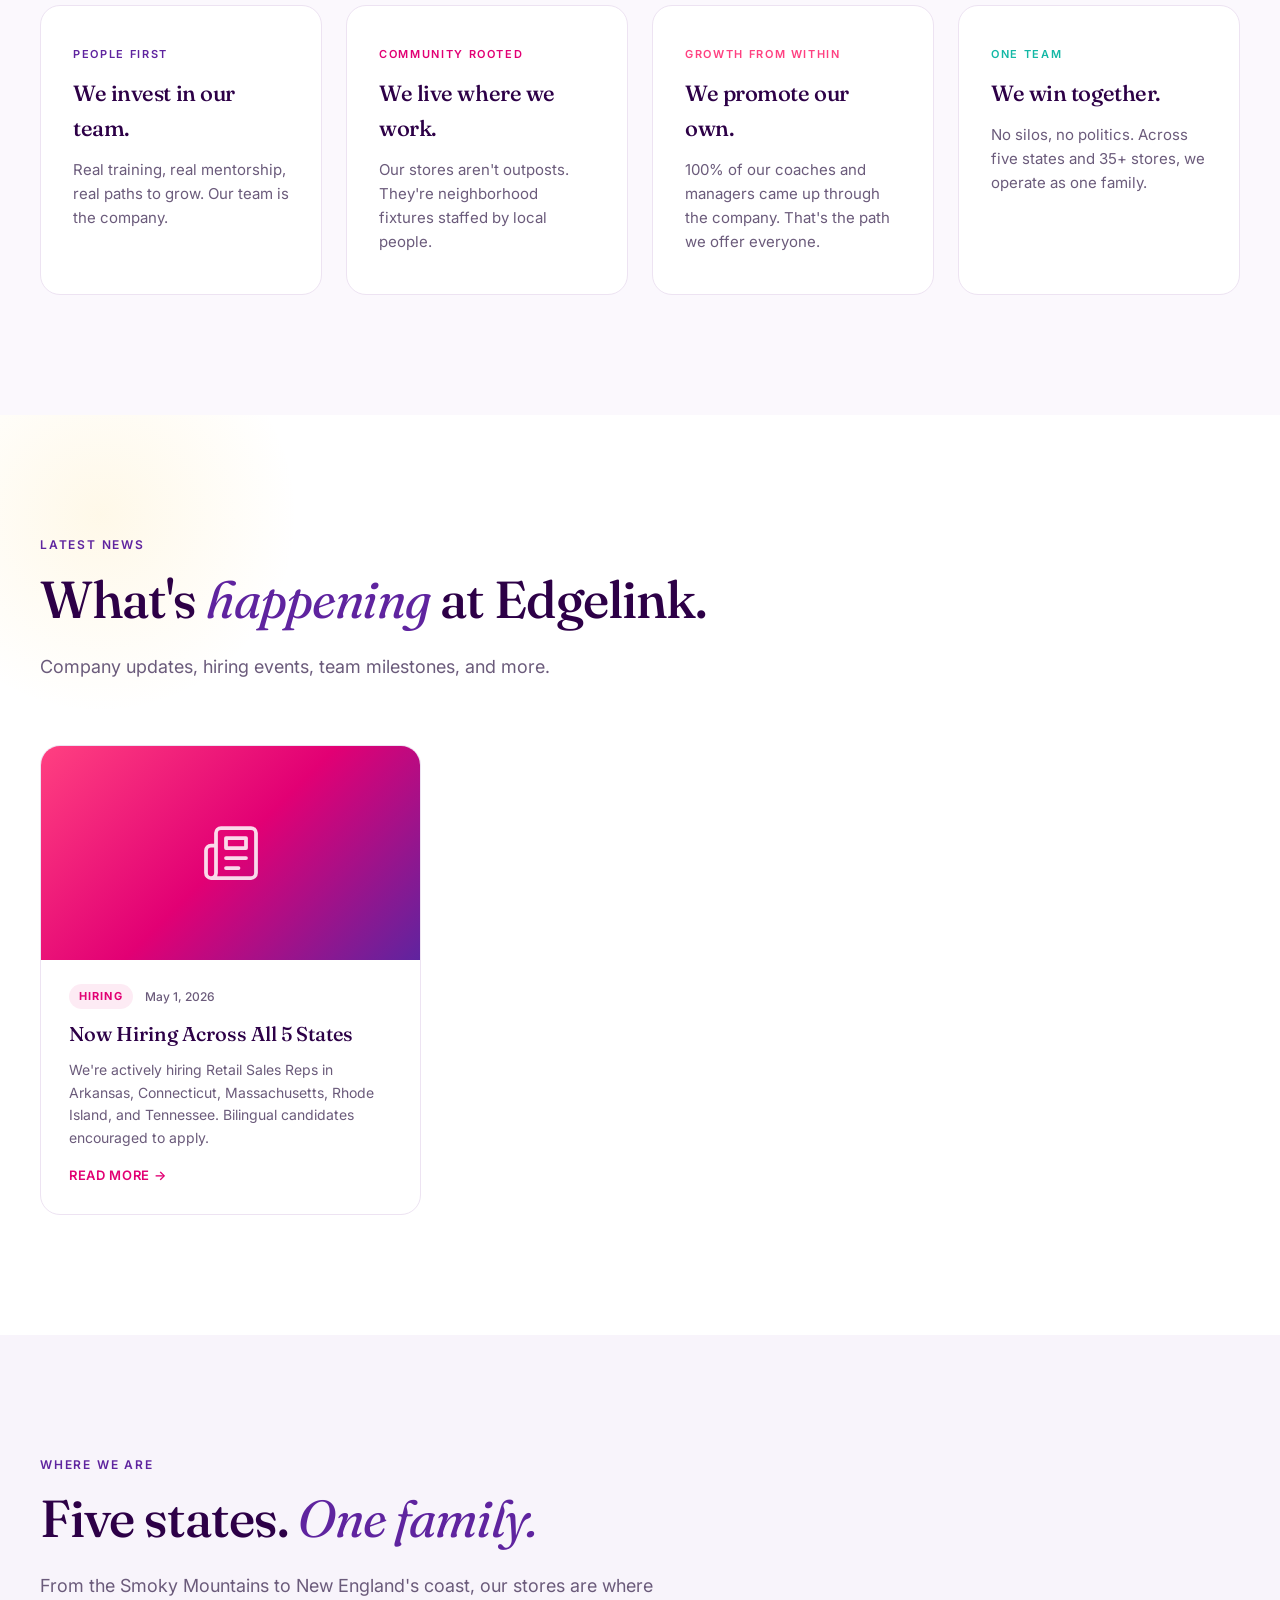
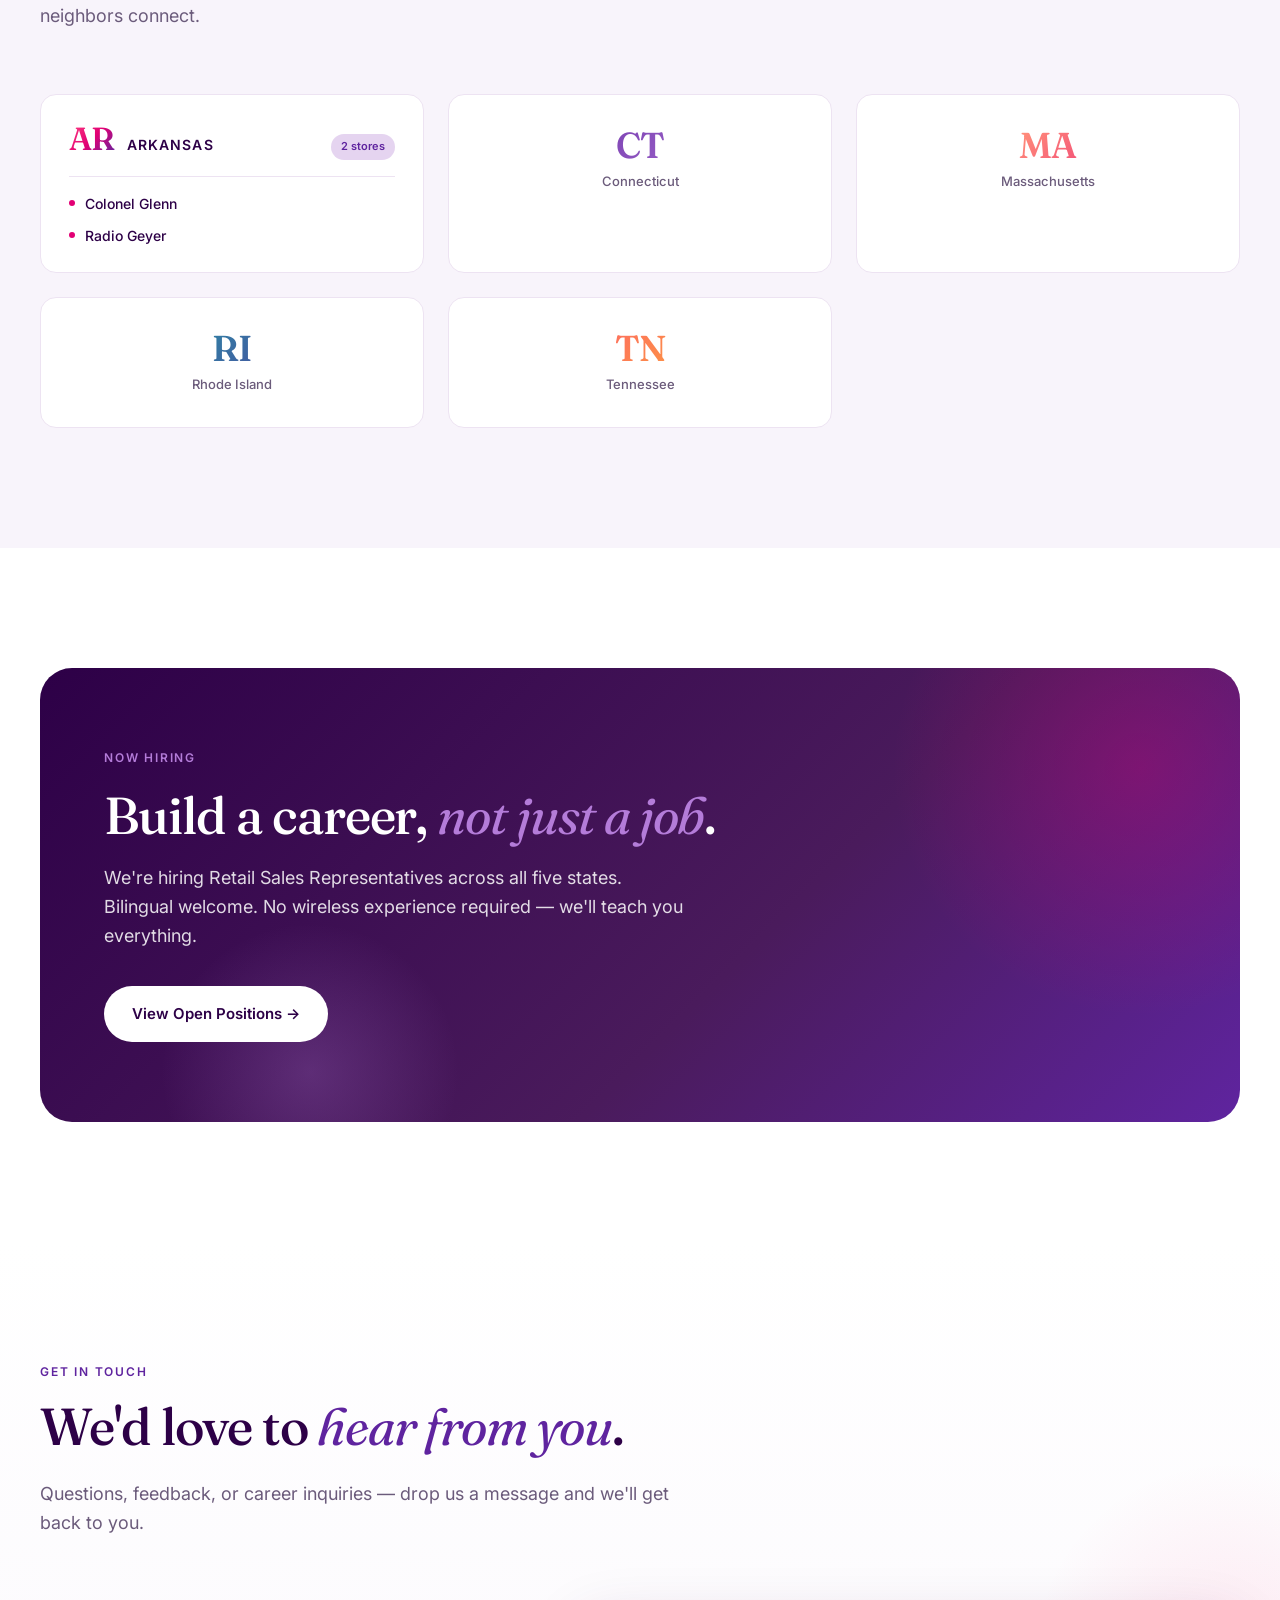
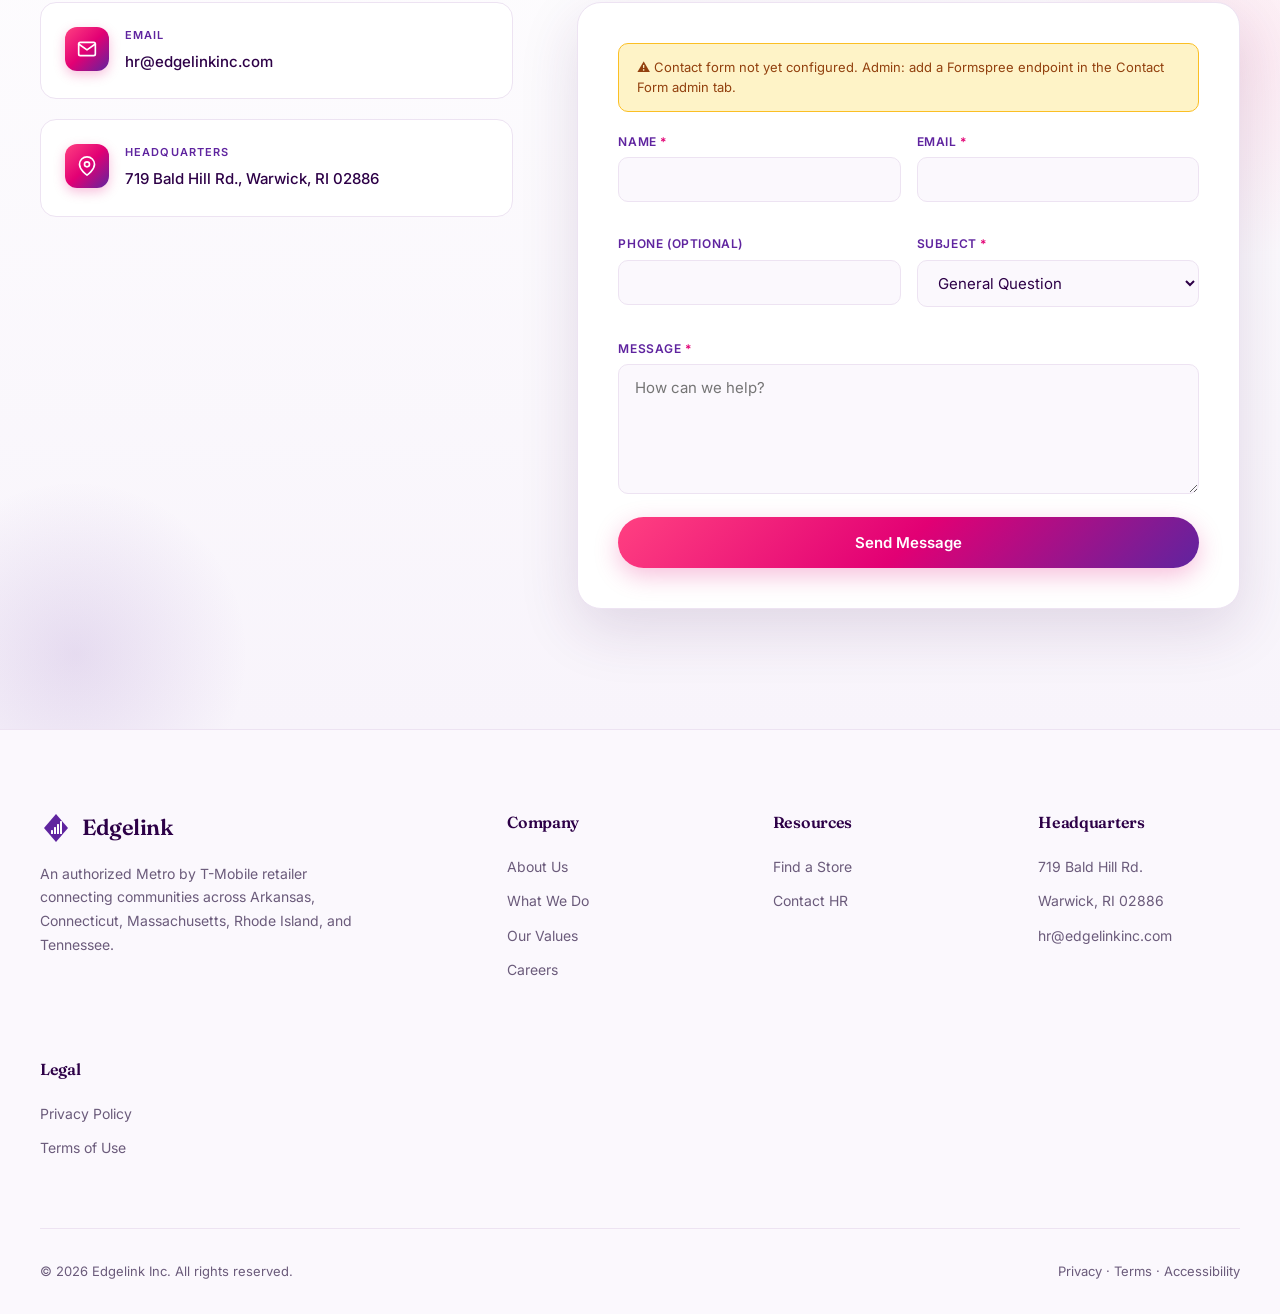
==== commit 8b211db5: "Add files via upload" ====
--- a/index.html
+++ b/index.html
@@ -4,7 +4,19 @@
 <meta charset="UTF-8">
 <meta name="viewport" content="width=device-width, initial-scale=1.0">
 <title>Edgelink Inc. — Connecting Communities to What Matters</title>
-<meta name="description" content="Edgelink Inc. is a team-first retail family bringing reliable wireless service and real careers to neighborhoods across five states.">
+<meta name="description" content="Edgelink Inc. is a team-first wireless retail family bringing reliable Metro by T-Mobile service and real careers to neighborhoods across five states.">
+
+<!-- OpenGraph (Facebook, LinkedIn) -->
+<meta property="og:type" content="website">
+<meta property="og:title" content="Edgelink Inc. — Connecting Communities">
+<meta property="og:description" content="A team-first wireless retail family across Arkansas, Connecticut, Massachusetts, Rhode Island, and Tennessee.">
+
+<!-- Twitter -->
+<meta name="twitter:card" content="summary_large_image">
+
+<!-- Favicon -->
+<link rel="icon" type="image/svg+xml" href="data:image/svg+xml,%3Csvg xmlns='http://www.w3.org/2000/svg' viewBox='0 0 32 32'%3E%3Cpath d='M16 2 L28 16 L16 30 L4 16 Z' fill='%235F249F'/%3E%3C/svg%3E">
+
 <link rel="preconnect" href="https://fonts.googleapis.com">
 <link rel="preconnect" href="https://fonts.gstatic.com" crossorigin>
 <link href="https://fonts.googleapis.com/css2?family=Fraunces:opsz,wght@9..144,400;9..144,500;9..144,600;9..144,700&family=Inter:wght@300;400;500;600;700&display=swap" rel="stylesheet">
@@ -24,10 +36,7 @@
 <script>
 (function() {
   'use strict';
-
-  // Allow ?preview=1 to load draft from localStorage (used by admin preview)
   var useDraft = window.location.search.indexOf('preview=1') !== -1;
-
   EDGELINK.loadContent(useDraft, function(err, content) {
     if (err) {
       document.getElementById('page-content').innerHTML =
@@ -41,38 +50,34 @@
   });
 
   function renderPage(content) {
-    // Update page title from branding
-    if (content.branding && content.branding.companyName) {
-      document.title = content.branding.companyName + ' Inc. — Connecting Communities';
-    }
+    EDGELINK.injectSeoTags(content, {
+      title: (content.branding && content.branding.companyName ? content.branding.companyName : 'Edgelink') + ' Inc. — Connecting Communities',
+      description: content.seo && content.seo.defaultDescription ? content.seo.defaultDescription : '',
+      url: (content.seo && content.seo.siteUrl) || '',
+      type: 'website'
+    });
 
-    // Nav
     document.getElementById('site-nav').innerHTML = EDGELINK.renderNav(content);
 
-    // Build all sections
     var home = content.home || {};
     var html = '';
 
-    // Hero
     html += '<section class="hero" id="top">';
     html += EDGELINK.renderHomeHero(home.hero);
     html += '</section>';
 
-    // Stats strip
     if (home.stats && home.stats.length) {
       html += '<section class="stats-strip">';
       html += EDGELINK.renderStatsStrip(home.stats);
       html += '</section>';
     }
 
-    // About
     if (home.about) {
       html += '<section class="about" id="about">';
       html += EDGELINK.renderAbout(home.about);
       html += '</section>';
     }
 
-    // Services
     if (home.services && home.services.items && home.services.items.length) {
       html += '<section id="services"><div class="section-inner">';
       html += EDGELINK.renderSectionHeader(home.services.eyebrow, home.services.headline, home.services.lead);
@@ -80,7 +85,6 @@
       html += '</div></section>';
     }
 
-    // Values
     if (home.values && home.values.items && home.values.items.length) {
       html += '<section class="about" id="values"><div class="section-inner">';
       html += EDGELINK.renderSectionHeader(home.values.eyebrow, home.values.headline, home.values.lead);
@@ -88,7 +92,12 @@
       html += '</div></section>';
     }
 
-    // Locations
+    if (home.news && home.news.enabled !== false && home.news.items && home.news.items.length) {
+      html += '<section class="news-section" id="news">';
+      html += EDGELINK.renderNews(home.news);
+      html += '</section>';
+    }
+
     if (home.locations && home.locations.states && home.locations.states.length) {
       html += '<section class="locations-bg" id="locations"><div class="section-inner">';
       html += EDGELINK.renderSectionHeader(home.locations.eyebrow, home.locations.headline, home.locations.lead);
@@ -96,17 +105,22 @@
       html += '</div></section>';
     }
 
-    // Careers callout
     if (home.careersCallout) {
       html += '<section class="callout-section" id="careers-cta">';
       html += EDGELINK.renderCallout(home.careersCallout);
       html += '</section>';
     }
 
+    if (home.contactForm && home.contactForm.enabled !== false) {
+      html += '<section class="contact-section" id="contact">';
+      html += EDGELINK.renderContactForm(home.contactForm);
+      html += '</section>';
+    }
+
     document.getElementById('page-content').innerHTML = html;
-
-    // Footer
     document.getElementById('site-footer').innerHTML = EDGELINK.renderFooter(content);
+    EDGELINK.attachContactFormHandler();
+    EDGELINK.attachScrollReveal();
   }
 })();
 </script>
--- a/styles.css
+++ b/styles.css
@@ -1,21 +1,41 @@
 /* ===== EDGELINK SITE — SHARED STYLES ===== */
 :root {
+  /* Core purples */
   --purple-deep: #4A1B5C;
   --purple-mid: #5F249F;
   --purple-soft: #B47CD9;
   --purple-tint: #E5D4F0;
   --lavender-bg: #F8F4FB;
   --lavender-soft: #FBF8FD;
+
+  /* Bold accents — more pop */
   --magenta: #E20074;
+  --hot-pink: #FF4081;
+  --pink-soft: #FFB4D9;
+  --peach: #FF8C7A;
+  --peach-soft: #FFD4CC;
+  --gold: #FBBF24;
+  --gold-soft: #FEF3C7;
+  --teal: #14B8A6;
+
+  /* Base */
   --plum: #2D0047;
   --ink: #1A0A2E;
   --gray-text: #6B5B7B;
   --white: #FFFFFF;
   --border: #EDE3F2;
-  --shadow-sm: 0 2px 8px rgba(74, 27, 92, 0.06);
-  --shadow-md: 0 8px 24px rgba(74, 27, 92, 0.08);
-  --shadow-lg: 0 20px 60px rgba(74, 27, 92, 0.12);
-  --shadow-phone: 0 30px 80px rgba(74, 27, 92, 0.25);
+
+  /* Gradients */
+  --gradient-bold: linear-gradient(135deg, #E20074 0%, #5F249F 50%, #4A1B5C 100%);
+  --gradient-warm: linear-gradient(135deg, #FF4081 0%, #E20074 50%, #5F249F 100%);
+  --gradient-sunset: linear-gradient(135deg, #FBBF24 0%, #FF8C7A 40%, #E20074 100%);
+  --gradient-cool: linear-gradient(135deg, #5F249F 0%, #B47CD9 100%);
+
+  --shadow-sm: 0 2px 8px rgba(74, 27, 92, 0.08);
+  --shadow-md: 0 8px 24px rgba(74, 27, 92, 0.10);
+  --shadow-lg: 0 20px 60px rgba(74, 27, 92, 0.14);
+  --shadow-phone: 0 30px 80px rgba(74, 27, 92, 0.30);
+  --shadow-glow: 0 0 40px rgba(226, 0, 116, 0.25);
 }
 
 * { margin: 0; padding: 0; box-sizing: border-box; }
@@ -70,9 +90,15 @@
   font-size: 15px; font-weight: 600; text-decoration: none;
   transition: all 0.25s; border: none; cursor: pointer; font-family: inherit;
 }
-.btn-primary { background: var(--plum); color: var(--white); }
+.btn-primary {
+  background: var(--gradient-warm);
+  color: var(--white);
+  box-shadow: 0 6px 24px rgba(226, 0, 116, 0.25);
+}
 .btn-primary:hover {
-  background: var(--purple-deep); transform: translateY(-2px); box-shadow: var(--shadow-lg);
+  transform: translateY(-2px);
+  box-shadow: 0 12px 32px rgba(226, 0, 116, 0.4);
+  filter: brightness(1.05);
 }
 .btn-ghost {
   background: transparent; color: var(--plum); border: 1.5px solid var(--border);
@@ -113,14 +139,21 @@
 .hero::before {
   content: ''; position: absolute; top: -200px; right: -200px;
   width: 700px; height: 700px;
-  background: radial-gradient(circle, var(--purple-tint) 0%, transparent 70%);
-  opacity: 0.6; border-radius: 50%;
+  background: radial-gradient(circle, rgba(255, 64, 129, 0.18) 0%, rgba(180, 124, 217, 0.3) 40%, transparent 70%);
+  border-radius: 50%;
 }
 .hero::after {
   content: ''; position: absolute; bottom: -100px; left: -100px;
-  width: 400px; height: 400px;
-  background: radial-gradient(circle, rgba(226, 0, 116, 0.1) 0%, transparent 70%);
+  width: 500px; height: 500px;
+  background: radial-gradient(circle, rgba(251, 191, 36, 0.15) 0%, rgba(226, 0, 116, 0.18) 40%, transparent 70%);
   border-radius: 50%;
+}
+.hero-extra-blob {
+  position: absolute; top: 30%; left: 40%;
+  width: 300px; height: 300px;
+  background: radial-gradient(circle, rgba(255, 140, 122, 0.2) 0%, transparent 70%);
+  border-radius: 50%;
+  pointer-events: none;
 }
 .hero-inner {
   max-width: 1280px; margin: 0 auto; position: relative; z-index: 2;
@@ -159,10 +192,13 @@
   padding: 10px 18px; border-radius: 999px;
   font-size: 13px; font-weight: 500; color: var(--plum);
   box-shadow: var(--shadow-sm);
-}
-.hero-pill strong {
-  color: var(--purple-mid); font-weight: 700; margin-right: 4px;
-}
+  position: relative;
+  transition: all 0.2s;
+}
+.hero-pill:nth-child(1) strong { color: var(--magenta); }
+.hero-pill:nth-child(2) strong { color: var(--purple-mid); }
+.hero-pill:nth-child(3) strong { color: var(--hot-pink); }
+.hero-pill strong { font-weight: 700; margin-right: 4px; }
 .hero-cta { display: flex; gap: 16px; flex-wrap: wrap; }
 .hero-image-wrap {
   position: relative; max-width: 480px; margin-left: auto;
@@ -285,16 +321,30 @@
   background: var(--white);
   border-top: 1px solid var(--border);
   border-bottom: 1px solid var(--border);
+  position: relative;
+  overflow: hidden;
+}
+.stats-strip::before {
+  content: '';
+  position: absolute; inset: 0;
+  background: linear-gradient(90deg, transparent 0%, rgba(255, 64, 129, 0.04) 25%, rgba(95, 36, 159, 0.04) 50%, rgba(251, 191, 36, 0.04) 75%, transparent 100%);
+  pointer-events: none;
 }
 .stats-grid {
-  max-width: 1280px; margin: 0 auto;
+  max-width: 1280px; margin: 0 auto; position: relative;
   display: grid; grid-template-columns: repeat(4, 1fr); gap: 40px;
 }
 .stat-num {
   font-family: 'Fraunces', serif; font-size: 56px; font-weight: 500;
-  color: var(--purple-mid); letter-spacing: -0.03em; line-height: 1;
+  letter-spacing: -0.03em; line-height: 1;
   margin-bottom: 8px;
-}
+  background: var(--gradient-warm);
+  -webkit-background-clip: text; background-clip: text;
+  -webkit-text-fill-color: transparent;
+}
+.stats-grid > div:nth-child(2) .stat-num { background: var(--gradient-cool); -webkit-background-clip: text; background-clip: text; -webkit-text-fill-color: transparent; }
+.stats-grid > div:nth-child(3) .stat-num { background: var(--gradient-sunset); -webkit-background-clip: text; background-clip: text; -webkit-text-fill-color: transparent; }
+.stats-grid > div:nth-child(4) .stat-num { background: linear-gradient(135deg, var(--teal) 0%, var(--purple-mid) 100%); -webkit-background-clip: text; background-clip: text; -webkit-text-fill-color: transparent; }
 .stat-label { font-size: 14px; color: var(--gray-text); font-weight: 500; }
 
 /* ===== ABOUT ===== */
@@ -346,9 +396,12 @@
 }
 .card::before {
   content: ''; position: absolute; top: 0; left: 0; right: 0; height: 3px;
-  background: linear-gradient(90deg, var(--purple-mid), var(--magenta));
+  background: var(--gradient-warm);
   transform: scaleX(0); transform-origin: left; transition: transform 0.4s;
 }
+.cards-grid > .card:nth-child(2)::before { background: var(--gradient-sunset); }
+.cards-grid > .card:nth-child(3)::before { background: var(--gradient-cool); }
+.cards-grid > .card:nth-child(4)::before { background: linear-gradient(90deg, var(--teal), var(--purple-mid)); }
 .card:hover {
   border-color: var(--purple-soft); transform: translateY(-4px);
   box-shadow: var(--shadow-lg);
@@ -360,10 +413,22 @@
   display: flex; align-items: center; justify-content: center;
   margin-bottom: 24px;
 }
+.cards-grid > .card:nth-child(2) .card-icon {
+  background: linear-gradient(135deg, var(--peach-soft), var(--gold-soft));
+}
+.cards-grid > .card:nth-child(3) .card-icon {
+  background: linear-gradient(135deg, var(--pink-soft), var(--purple-tint));
+}
+.cards-grid > .card:nth-child(4) .card-icon {
+  background: linear-gradient(135deg, #CFFAFE, var(--purple-tint));
+}
 .card-eyebrow {
   font-size: 11px; font-weight: 600; letter-spacing: 0.15em;
   text-transform: uppercase; color: var(--purple-mid); margin-bottom: 12px;
 }
+.cards-grid > .card:nth-child(2) .card-eyebrow { color: var(--magenta); }
+.cards-grid > .card:nth-child(3) .card-eyebrow { color: var(--hot-pink); }
+.cards-grid > .card:nth-child(4) .card-eyebrow { color: var(--teal); }
 .card h3 {
   font-family: 'Fraunces', serif; font-size: 22px; font-weight: 500;
   color: var(--plum); margin-bottom: 12px;
@@ -376,23 +441,79 @@
   display: grid; grid-template-columns: repeat(5, 1fr);
   gap: 16px; margin-top: 48px;
 }
+/* When state cards have stores listed, use a wider 3-col layout */
+.states-row.with-stores {
+  grid-template-columns: repeat(3, 1fr);
+  gap: 24px;
+}
 .state-card {
   background: var(--white); border-radius: 16px;
   padding: 32px 24px; text-align: center;
   border: 1px solid var(--border); transition: all 0.25s;
 }
+.state-card.has-stores {
+  text-align: left;
+  padding: 28px 28px 24px;
+}
 .state-card:hover {
   border-color: var(--purple-soft); transform: translateY(-2px);
   box-shadow: var(--shadow-md);
 }
 .state-abbr {
   font-family: 'Fraunces', serif; font-size: 36px;
-  font-weight: 600; color: var(--purple-mid);
-  letter-spacing: -0.02em; line-height: 1;
-}
+  font-weight: 600; letter-spacing: -0.02em; line-height: 1;
+  background: var(--gradient-warm);
+  -webkit-background-clip: text; background-clip: text;
+  -webkit-text-fill-color: transparent;
+}
+.states-row > .state-card:nth-child(2) .state-abbr { background: var(--gradient-cool); -webkit-background-clip: text; background-clip: text; -webkit-text-fill-color: transparent; }
+.states-row > .state-card:nth-child(3) .state-abbr { background: var(--gradient-sunset); -webkit-background-clip: text; background-clip: text; -webkit-text-fill-color: transparent; }
+.states-row > .state-card:nth-child(4) .state-abbr { background: linear-gradient(135deg, var(--teal), var(--purple-mid)); -webkit-background-clip: text; background-clip: text; -webkit-text-fill-color: transparent; }
+.states-row > .state-card:nth-child(5) .state-abbr { background: linear-gradient(135deg, var(--hot-pink), var(--gold)); -webkit-background-clip: text; background-clip: text; -webkit-text-fill-color: transparent; }
 .state-name {
   font-size: 13px; color: var(--gray-text);
   margin-top: 8px; font-weight: 500;
+}
+.state-card.has-stores .state-header {
+  display: flex; align-items: baseline; gap: 12px;
+  padding-bottom: 16px; margin-bottom: 16px;
+  border-bottom: 1px solid var(--border);
+}
+.state-card.has-stores .state-abbr { font-size: 32px; }
+.state-card.has-stores .state-name {
+  margin-top: 0;
+  font-size: 14px; color: var(--plum); font-weight: 600;
+  text-transform: uppercase; letter-spacing: 0.08em;
+}
+.state-card.has-stores .state-count {
+  margin-left: auto;
+  font-size: 11px; color: var(--purple-mid); font-weight: 600;
+  background: var(--purple-tint);
+  padding: 4px 10px; border-radius: 999px;
+}
+.store-list {
+  list-style: none; padding: 0; margin: 0;
+  display: flex; flex-direction: column; gap: 10px;
+}
+.store-item {
+  display: flex; align-items: flex-start; gap: 10px;
+  font-size: 14px; color: var(--plum);
+}
+.store-item::before {
+  content: ''; flex-shrink: 0;
+  width: 6px; height: 6px; border-radius: 50%;
+  background: var(--magenta);
+  margin-top: 7px;
+}
+.store-name { font-weight: 500; }
+.store-address {
+  display: block; font-size: 12px;
+  color: var(--gray-text); margin-top: 2px;
+  font-weight: 400;
+}
+.store-empty {
+  font-size: 13px; color: var(--gray-text);
+  font-style: italic;
 }
 
 /* ===== CAREERS CALLOUT ===== */
@@ -447,11 +568,15 @@
 }
 .growth-step-num {
   width: 40px; height: 40px; border-radius: 50%;
-  background: linear-gradient(135deg, var(--purple-mid), var(--purple-deep));
+  background: linear-gradient(135deg, var(--magenta), var(--purple-deep));
   color: white; font-family: 'Fraunces', serif; font-size: 18px;
   font-weight: 600; display: flex; align-items: center; justify-content: center;
   margin-bottom: 20px;
-}
+  box-shadow: 0 6px 20px rgba(226, 0, 116, 0.25);
+}
+.growth-path > .growth-step:nth-child(2) .growth-step-num { background: linear-gradient(135deg, var(--hot-pink), var(--magenta)); box-shadow: 0 6px 20px rgba(255, 64, 129, 0.3); }
+.growth-path > .growth-step:nth-child(3) .growth-step-num { background: linear-gradient(135deg, var(--peach), var(--hot-pink)); box-shadow: 0 6px 20px rgba(255, 140, 122, 0.3); }
+.growth-path > .growth-step:nth-child(4) .growth-step-num { background: linear-gradient(135deg, var(--gold), var(--peach)); box-shadow: 0 6px 20px rgba(251, 191, 36, 0.3); }
 .growth-step h3 {
   font-family: 'Fraunces', serif; font-size: 20px; font-weight: 500;
   margin-bottom: 4px;
@@ -497,11 +622,14 @@
 .app-step-num {
   font-family: 'Fraunces', serif; font-size: 72px;
   font-weight: 500; line-height: 1;
-  background: linear-gradient(135deg, var(--purple-mid), var(--magenta));
+  background: var(--gradient-warm);
   -webkit-background-clip: text; background-clip: text;
   -webkit-text-fill-color: transparent;
   margin-bottom: 16px;
 }
+.app-process > .app-step:nth-child(2) .app-step-num { background: var(--gradient-sunset); -webkit-background-clip: text; background-clip: text; -webkit-text-fill-color: transparent; }
+.app-process > .app-step:nth-child(3) .app-step-num { background: linear-gradient(135deg, var(--teal), var(--purple-mid)); -webkit-background-clip: text; background-clip: text; -webkit-text-fill-color: transparent; }
+.app-process > .app-step:nth-child(4) .app-step-num { background: var(--gradient-cool); -webkit-background-clip: text; background-clip: text; -webkit-text-fill-color: transparent; }
 .app-step h3 {
   font-family: 'Fraunces', serif; font-size: 22px; font-weight: 500;
   margin-bottom: 8px;
@@ -518,7 +646,29 @@
   background: var(--white); border-radius: 20px;
   padding: 36px 32px; border: 1px solid var(--border);
   position: relative;
-}
+  transition: all 0.3s;
+}
+.testimonial:hover {
+  transform: translateY(-4px);
+  box-shadow: var(--shadow-lg);
+  border-color: var(--purple-soft);
+}
+.testimonial-photo {
+  width: 64px; height: 64px; border-radius: 50%;
+  object-fit: cover; border: 3px solid var(--white);
+  margin-bottom: 20px;
+  box-shadow: 0 4px 12px rgba(74, 27, 92, 0.15);
+}
+.testimonial-photo-placeholder {
+  width: 64px; height: 64px; border-radius: 50%;
+  background: var(--gradient-warm);
+  margin-bottom: 20px;
+  display: flex; align-items: center; justify-content: center;
+  color: white; font-family: 'Fraunces', serif; font-size: 24px; font-weight: 600;
+  box-shadow: 0 4px 12px rgba(226, 0, 116, 0.25);
+}
+.testimonials-grid > .testimonial:nth-child(2) .testimonial-photo-placeholder { background: var(--gradient-sunset); box-shadow: 0 4px 12px rgba(251, 191, 36, 0.3); }
+.testimonials-grid > .testimonial:nth-child(3) .testimonial-photo-placeholder { background: linear-gradient(135deg, var(--teal), var(--purple-mid)); box-shadow: 0 4px 12px rgba(20, 184, 166, 0.3); }
 .testimonial-quote {
   font-family: 'Fraunces', serif; font-size: 18px;
   line-height: 1.5; color: var(--plum); margin-bottom: 24px;
@@ -533,9 +683,304 @@
   font-weight: 600; color: var(--plum); font-size: 14px;
 }
 .testimonial-role {
-  font-size: 12px; color: var(--purple-mid);
+  font-size: 12px; color: var(--magenta);
   text-transform: uppercase; letter-spacing: 0.1em;
   margin-top: 4px;
+  font-weight: 600;
+}
+
+/* ===== CONTACT FORM ===== */
+.contact-section {
+  background: linear-gradient(180deg, var(--white) 0%, var(--lavender-bg) 100%);
+  position: relative;
+  overflow: hidden;
+}
+.contact-section::before {
+  content: '';
+  position: absolute; top: 20%; right: -150px;
+  width: 400px; height: 400px;
+  background: radial-gradient(circle, rgba(255, 64, 129, 0.1) 0%, transparent 70%);
+  border-radius: 50%;
+  pointer-events: none;
+}
+.contact-section::after {
+  content: '';
+  position: absolute; bottom: -100px; left: -100px;
+  width: 350px; height: 350px;
+  background: radial-gradient(circle, rgba(95, 36, 159, 0.12) 0%, transparent 70%);
+  border-radius: 50%;
+  pointer-events: none;
+}
+.contact-grid {
+  display: grid; grid-template-columns: 1fr 1.4fr;
+  gap: 64px; margin-top: 56px;
+  align-items: start;
+}
+.contact-info {
+  display: flex; flex-direction: column; gap: 20px;
+}
+.contact-info-item {
+  background: var(--white);
+  border: 1px solid var(--border);
+  border-radius: 16px;
+  padding: 24px;
+  display: flex; gap: 16px;
+  align-items: flex-start;
+  transition: all 0.2s;
+}
+.contact-info-item:hover {
+  border-color: var(--purple-soft);
+  transform: translateX(4px);
+  box-shadow: var(--shadow-md);
+}
+.contact-info-icon {
+  width: 44px; height: 44px; border-radius: 12px;
+  background: var(--gradient-warm);
+  color: white;
+  display: flex; align-items: center; justify-content: center;
+  flex-shrink: 0;
+  box-shadow: 0 4px 12px rgba(226, 0, 116, 0.25);
+}
+.contact-info-icon svg { width: 20px; height: 20px; }
+.contact-info-label {
+  font-size: 11px; color: var(--purple-mid);
+  text-transform: uppercase; letter-spacing: 0.1em;
+  font-weight: 600; margin-bottom: 4px;
+}
+.contact-info-value {
+  color: var(--plum); font-weight: 500; font-size: 15px;
+  text-decoration: none;
+}
+.contact-info-value:hover { color: var(--magenta); }
+
+.contact-form {
+  background: var(--white);
+  border: 1px solid var(--border);
+  border-radius: 24px;
+  padding: 40px;
+  box-shadow: var(--shadow-lg);
+}
+.contact-form-row {
+  display: grid; grid-template-columns: 1fr 1fr;
+  gap: 16px; margin-bottom: 16px;
+}
+.contact-form-field { margin-bottom: 16px; }
+.contact-form-field label {
+  display: block; font-size: 12px; font-weight: 600;
+  color: var(--purple-mid); margin-bottom: 6px;
+  text-transform: uppercase; letter-spacing: 0.05em;
+}
+.contact-form-field label .req { color: var(--magenta); }
+.contact-form-field input,
+.contact-form-field select,
+.contact-form-field textarea {
+  width: 100%; padding: 12px 16px;
+  border: 1.5px solid var(--border); border-radius: 10px;
+  font-size: 15px; font-family: inherit;
+  background: var(--lavender-soft);
+  color: var(--plum);
+  transition: all 0.2s;
+}
+.contact-form-field input:focus,
+.contact-form-field select:focus,
+.contact-form-field textarea:focus {
+  outline: none;
+  border-color: var(--magenta);
+  background: white;
+  box-shadow: 0 0 0 4px rgba(226, 0, 116, 0.1);
+}
+.contact-form-field textarea {
+  min-height: 130px; resize: vertical; line-height: 1.5;
+}
+.contact-submit {
+  width: 100%; padding: 16px 24px;
+  border: none; border-radius: 999px;
+  background: var(--gradient-warm);
+  color: white; font-size: 15px; font-weight: 600;
+  font-family: inherit;
+  cursor: pointer; transition: all 0.2s;
+  box-shadow: 0 8px 24px rgba(226, 0, 116, 0.25);
+}
+.contact-submit:hover {
+  transform: translateY(-2px);
+  box-shadow: 0 12px 32px rgba(226, 0, 116, 0.4);
+  filter: brightness(1.05);
+}
+.contact-submit:disabled {
+  opacity: 0.6; cursor: not-allowed; transform: none;
+}
+.contact-status {
+  margin-top: 16px; padding: 14px 18px;
+  border-radius: 10px;
+  font-size: 14px; font-weight: 500;
+  display: none;
+}
+.contact-status.show { display: block; }
+.contact-status.success {
+  background: #DCFCE7; color: #15803D;
+  border: 1px solid #86EFAC;
+}
+.contact-status.error {
+  background: #FEE2E2; color: #B91C1C;
+  border: 1px solid #FCA5A5;
+}
+.contact-notice {
+  background: var(--gold-soft);
+  border: 1px solid var(--gold);
+  color: #92400E;
+  padding: 14px 18px; border-radius: 10px;
+  font-size: 13px; line-height: 1.5;
+  margin-bottom: 20px;
+}
+
+/* ===== NEWS / ANNOUNCEMENTS ===== */
+.news-section { background: var(--white); position: relative; overflow: hidden; }
+.news-section::before {
+  content: ''; position: absolute; top: -100px; left: -100px;
+  width: 400px; height: 400px;
+  background: radial-gradient(circle, rgba(251, 191, 36, 0.1) 0%, transparent 70%);
+  border-radius: 50%; pointer-events: none;
+}
+.news-grid {
+  display: grid; grid-template-columns: repeat(3, 1fr);
+  gap: 28px; margin-top: 56px;
+  position: relative;
+}
+.news-card {
+  background: var(--white); border: 1px solid var(--border);
+  border-radius: 20px; overflow: hidden;
+  transition: all 0.3s;
+  display: flex; flex-direction: column;
+  text-decoration: none;
+  color: inherit;
+}
+.news-card:hover {
+  transform: translateY(-6px);
+  box-shadow: var(--shadow-lg);
+  border-color: var(--purple-soft);
+}
+.news-img {
+  width: 100%; aspect-ratio: 16/9;
+  background: var(--gradient-cool);
+  display: flex; align-items: center; justify-content: center;
+  overflow: hidden;
+}
+.news-img img { width: 100%; height: 100%; object-fit: cover; }
+.news-img-placeholder {
+  width: 100%; height: 100%;
+  background: var(--gradient-warm);
+  display: flex; align-items: center; justify-content: center;
+  color: white;
+}
+.news-grid > .news-card:nth-child(2) .news-img-placeholder { background: var(--gradient-sunset); }
+.news-grid > .news-card:nth-child(3) .news-img-placeholder { background: linear-gradient(135deg, var(--teal), var(--purple-mid)); }
+.news-img-placeholder svg { width: 60px; height: 60px; opacity: 0.85; }
+.news-body {
+  padding: 24px 28px 28px;
+  flex: 1; display: flex; flex-direction: column;
+}
+.news-meta {
+  display: flex; align-items: center; gap: 12px;
+  margin-bottom: 12px;
+}
+.news-category {
+  font-size: 11px; font-weight: 700;
+  text-transform: uppercase; letter-spacing: 0.1em;
+  color: var(--magenta);
+  background: rgba(226, 0, 116, 0.08);
+  padding: 4px 10px; border-radius: 999px;
+}
+.news-date {
+  font-size: 12px; color: var(--gray-text); font-weight: 500;
+}
+.news-title {
+  font-family: 'Fraunces', serif; font-size: 20px;
+  font-weight: 500; color: var(--plum);
+  line-height: 1.3; margin-bottom: 12px;
+}
+.news-summary {
+  color: var(--gray-text); font-size: 14px;
+  line-height: 1.6; margin-bottom: 16px;
+  flex: 1;
+}
+.news-read-more {
+  color: var(--magenta); font-size: 13px; font-weight: 600;
+  text-transform: uppercase; letter-spacing: 0.05em;
+  display: inline-flex; align-items: center; gap: 4px;
+}
+
+/* ===== FAQ ===== */
+.faq-section { background: var(--white); }
+.faq-list {
+  display: flex; flex-direction: column; gap: 12px;
+  margin-top: 56px;
+  max-width: 880px;
+}
+.faq-item {
+  background: var(--white);
+  border: 1px solid var(--border);
+  border-radius: 16px;
+  overflow: hidden;
+  transition: all 0.25s;
+}
+.faq-item[open] {
+  border-color: var(--purple-soft);
+  box-shadow: var(--shadow-md);
+  background: var(--lavender-soft);
+}
+.faq-item summary {
+  padding: 22px 28px;
+  cursor: pointer; list-style: none;
+  display: flex; align-items: center; justify-content: space-between;
+  gap: 16px;
+  font-family: 'Fraunces', serif;
+  font-size: 18px;
+  font-weight: 500;
+  color: var(--plum);
+  user-select: none;
+}
+.faq-item summary::-webkit-details-marker { display: none; }
+.faq-item summary::after {
+  content: ''; flex-shrink: 0;
+  width: 32px; height: 32px;
+  border-radius: 50%;
+  background: var(--gradient-warm);
+  position: relative;
+  transition: transform 0.25s;
+}
+.faq-item summary::before {
+  content: '+';
+  position: absolute; right: 36px;
+  color: white; font-size: 20px;
+  font-weight: 600; line-height: 32px;
+  z-index: 2;
+  pointer-events: none;
+  font-family: 'Inter', sans-serif;
+}
+.faq-item[open] summary::after { transform: rotate(45deg); }
+.faq-answer {
+  padding: 0 28px 24px;
+  color: var(--gray-text); font-size: 15px;
+  line-height: 1.7;
+}
+
+/* ===== SCROLL REVEAL ANIMATIONS ===== */
+.reveal {
+  opacity: 0;
+  transform: translateY(24px);
+  transition: opacity 0.7s ease, transform 0.7s ease;
+}
+.reveal.visible {
+  opacity: 1;
+  transform: translateY(0);
+}
+.reveal-delay-1 { transition-delay: 0.1s; }
+.reveal-delay-2 { transition-delay: 0.2s; }
+.reveal-delay-3 { transition-delay: 0.3s; }
+
+/* Honor user's reduced motion preference */
+@media (prefers-reduced-motion: reduce) {
+  .reveal { opacity: 1; transform: none; transition: none; }
 }
 
 /* ===== FOOTER ===== */
@@ -551,7 +996,23 @@
 .footer-brand .logo { margin-bottom: 16px; }
 .footer-brand p {
   color: var(--gray-text); font-size: 14px; line-height: 1.7; max-width: 320px;
-}
+  margin-bottom: 24px;
+}
+.footer-social {
+  display: flex; gap: 12px;
+}
+.footer-social a {
+  width: 38px; height: 38px; border-radius: 10px;
+  background: var(--white); border: 1px solid var(--border);
+  display: inline-flex; align-items: center; justify-content: center;
+  color: var(--purple-mid); transition: all 0.2s;
+  text-decoration: none;
+}
+.footer-social a:hover {
+  background: var(--gradient-warm); color: white; border-color: transparent;
+  transform: translateY(-2px); box-shadow: 0 6px 16px rgba(226, 0, 116, 0.3);
+}
+.footer-social svg { width: 18px; height: 18px; }
 .footer-col h4 {
   font-family: 'Fraunces', serif; font-size: 16px; font-weight: 600;
   color: var(--plum); margin-bottom: 20px;
@@ -587,10 +1048,18 @@
   .about-grid { grid-template-columns: 1fr; gap: 48px; }
   .cards-grid, .cards-grid.cols-4 { grid-template-columns: 1fr; }
   .states-row { grid-template-columns: repeat(2, 1fr); }
+  .states-row.with-stores { grid-template-columns: 1fr; }
   .growth-path { grid-template-columns: 1fr; }
   .app-process { grid-template-columns: 1fr; gap: 32px; }
   .testimonials-grid { grid-template-columns: 1fr; }
   .benefits-list { grid-template-columns: 1fr; }
+  .contact-grid { grid-template-columns: 1fr; gap: 32px; }
+  .contact-form { padding: 28px 24px; }
+  .contact-form-row { grid-template-columns: 1fr; gap: 0; }
+  .news-grid { grid-template-columns: 1fr; gap: 20px; }
+  .faq-item summary { padding: 18px 22px; font-size: 16px; }
+  .faq-item summary::before { right: 28px; }
+  .faq-answer { padding: 0 22px 20px; }
   .callout-section { padding: 80px 24px; }
   .callout-card { padding: 56px 32px; }
   footer { padding: 60px 24px 24px; }
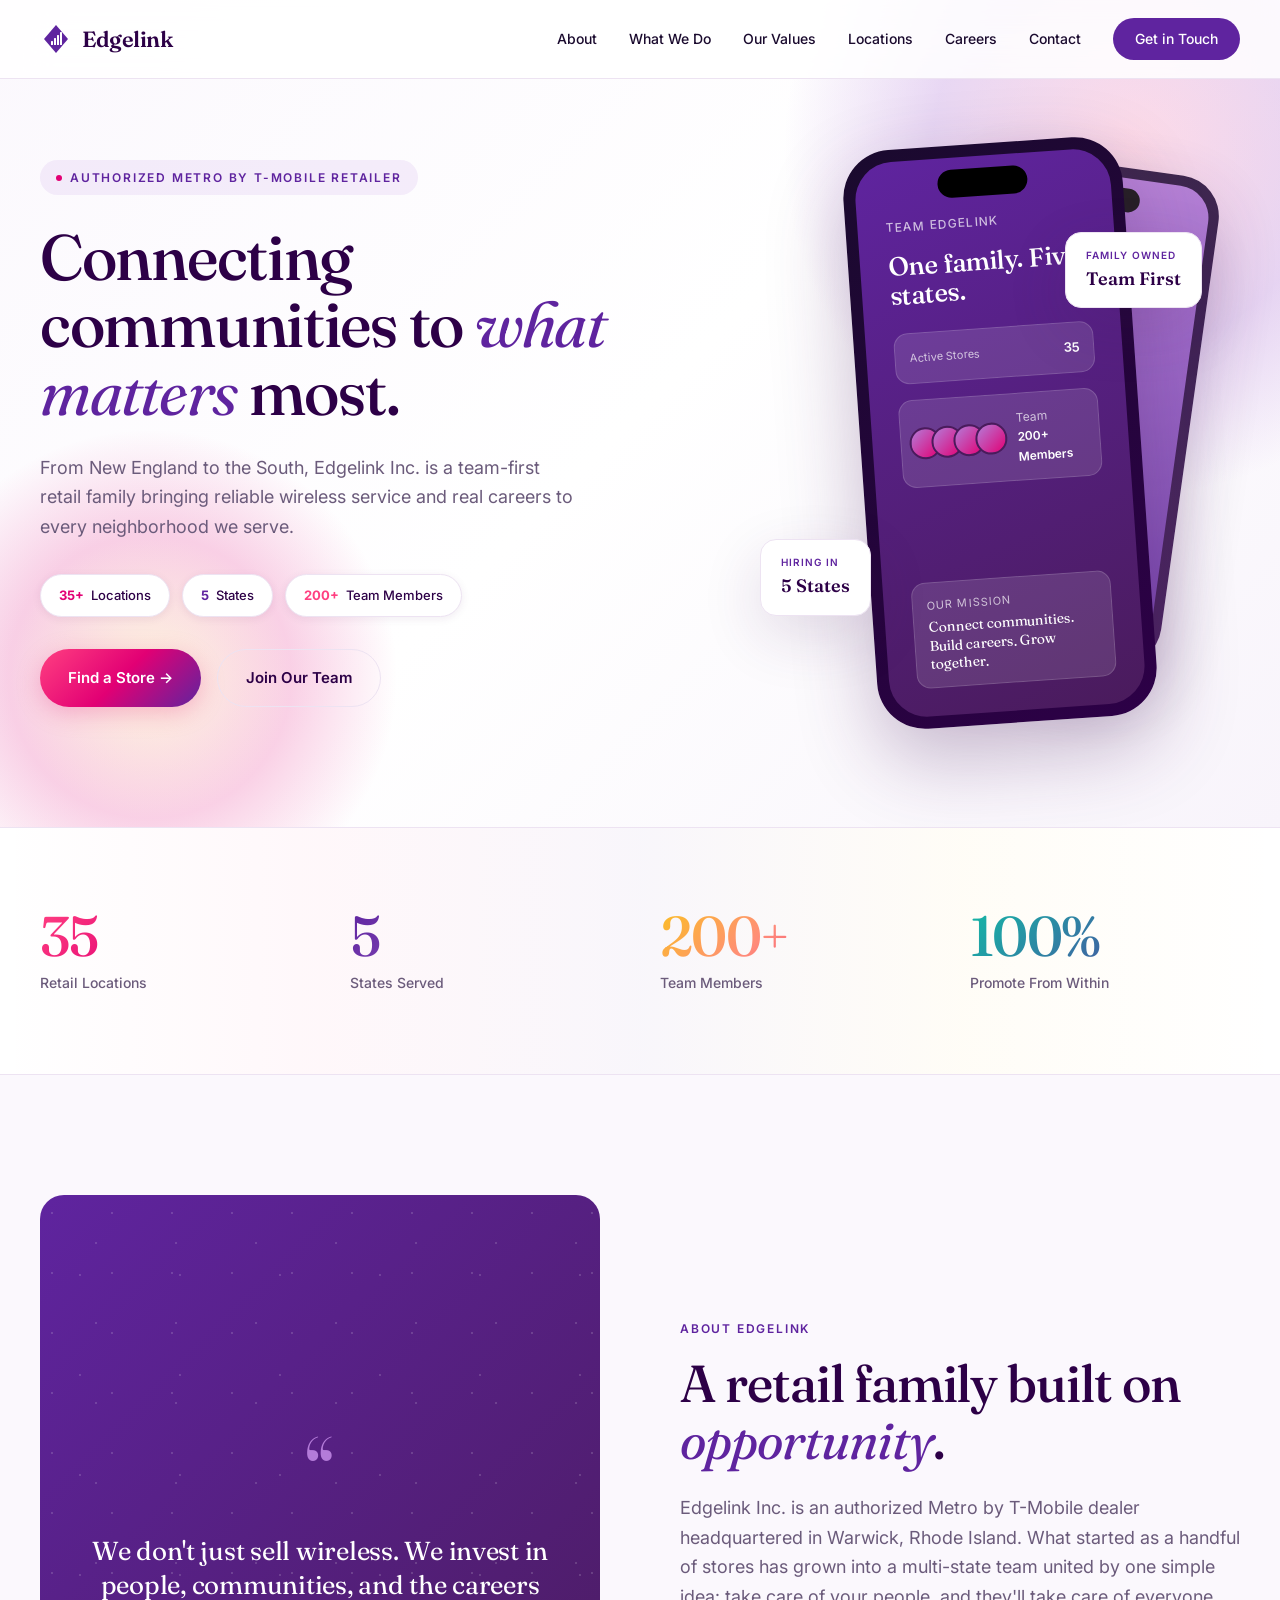
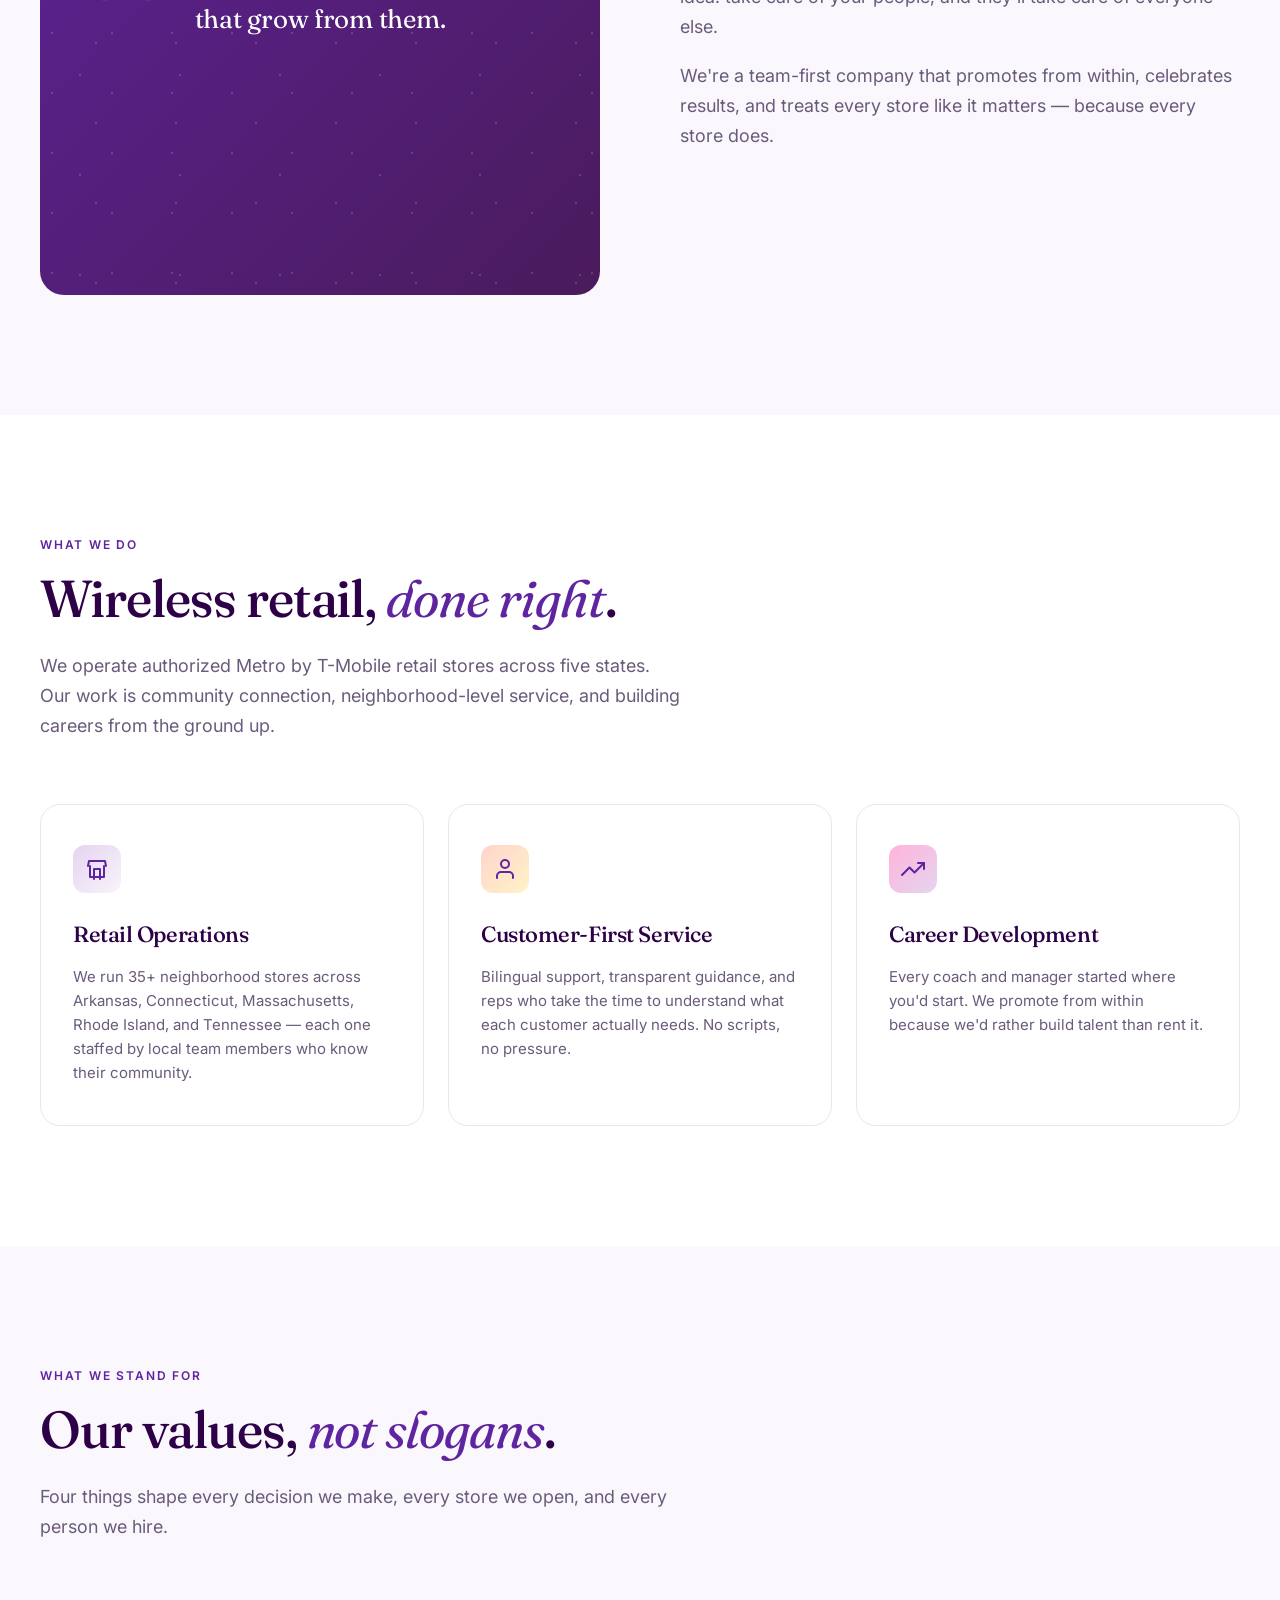
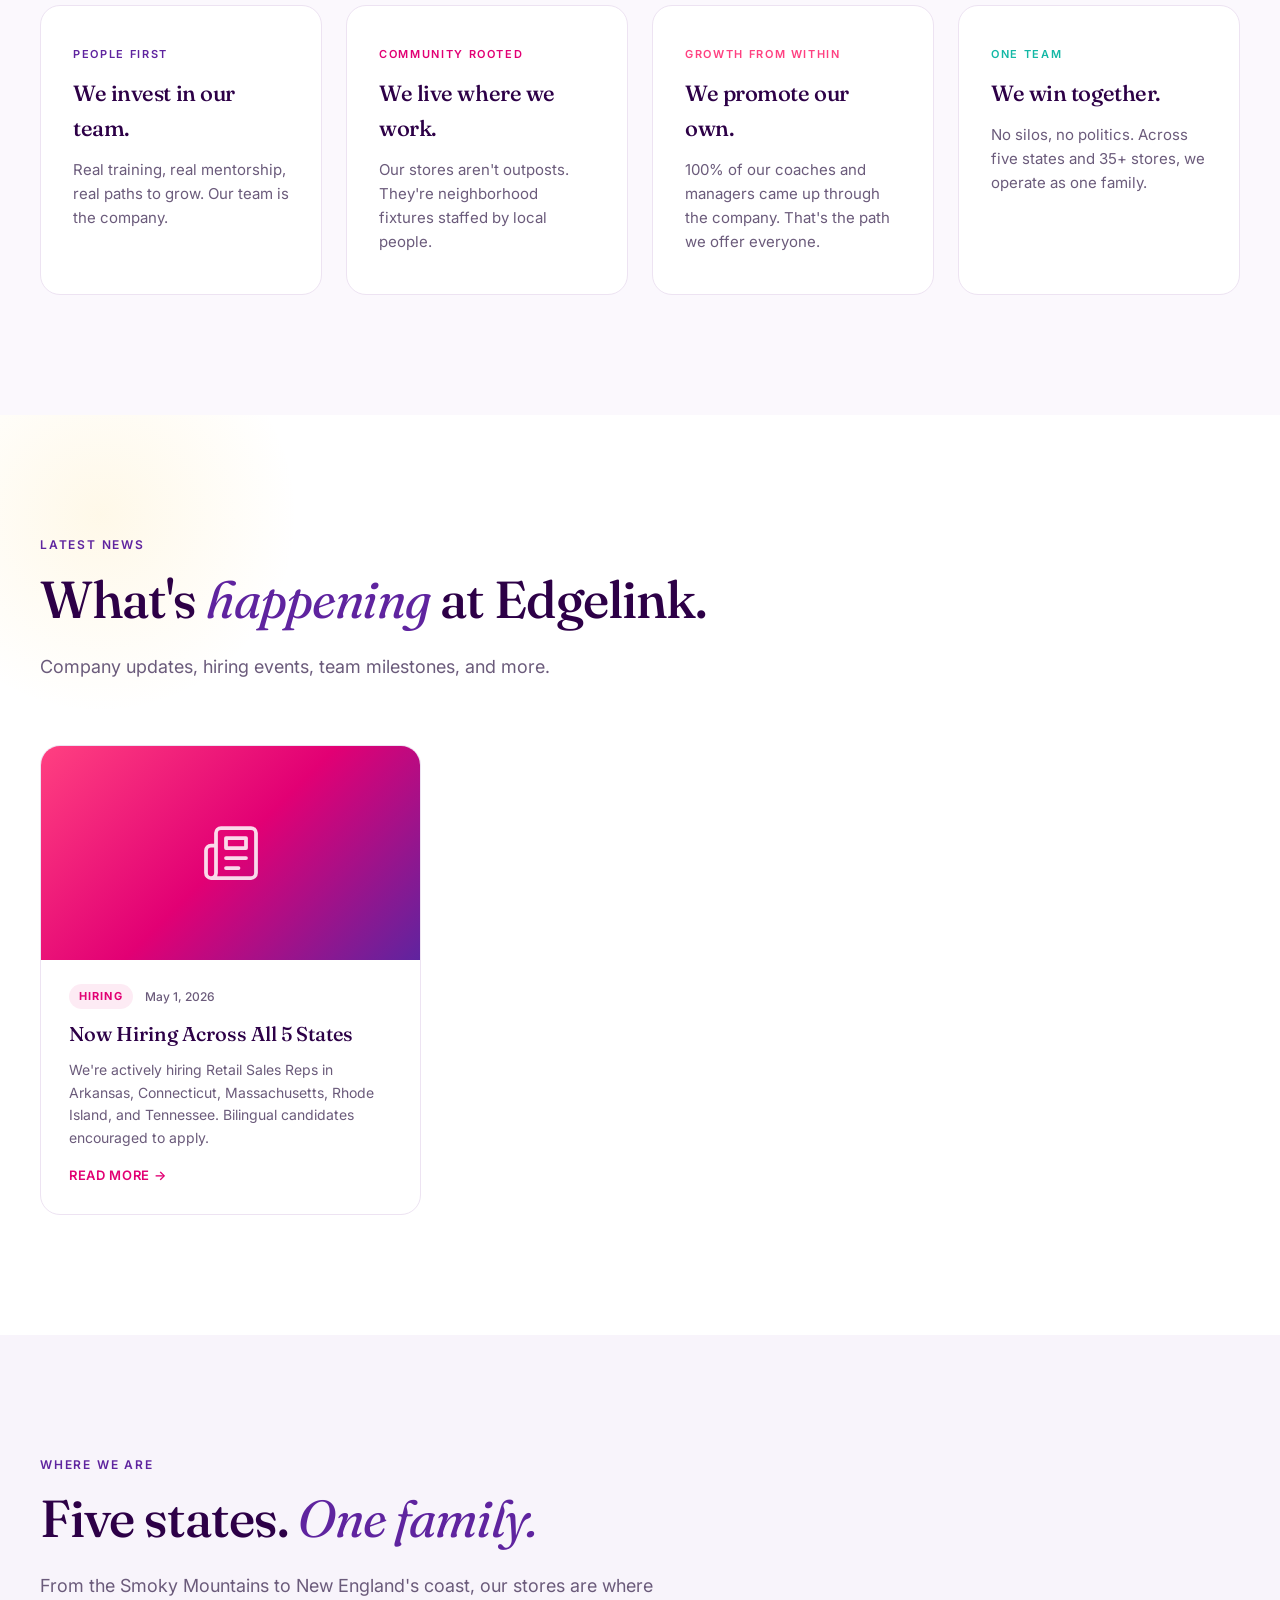
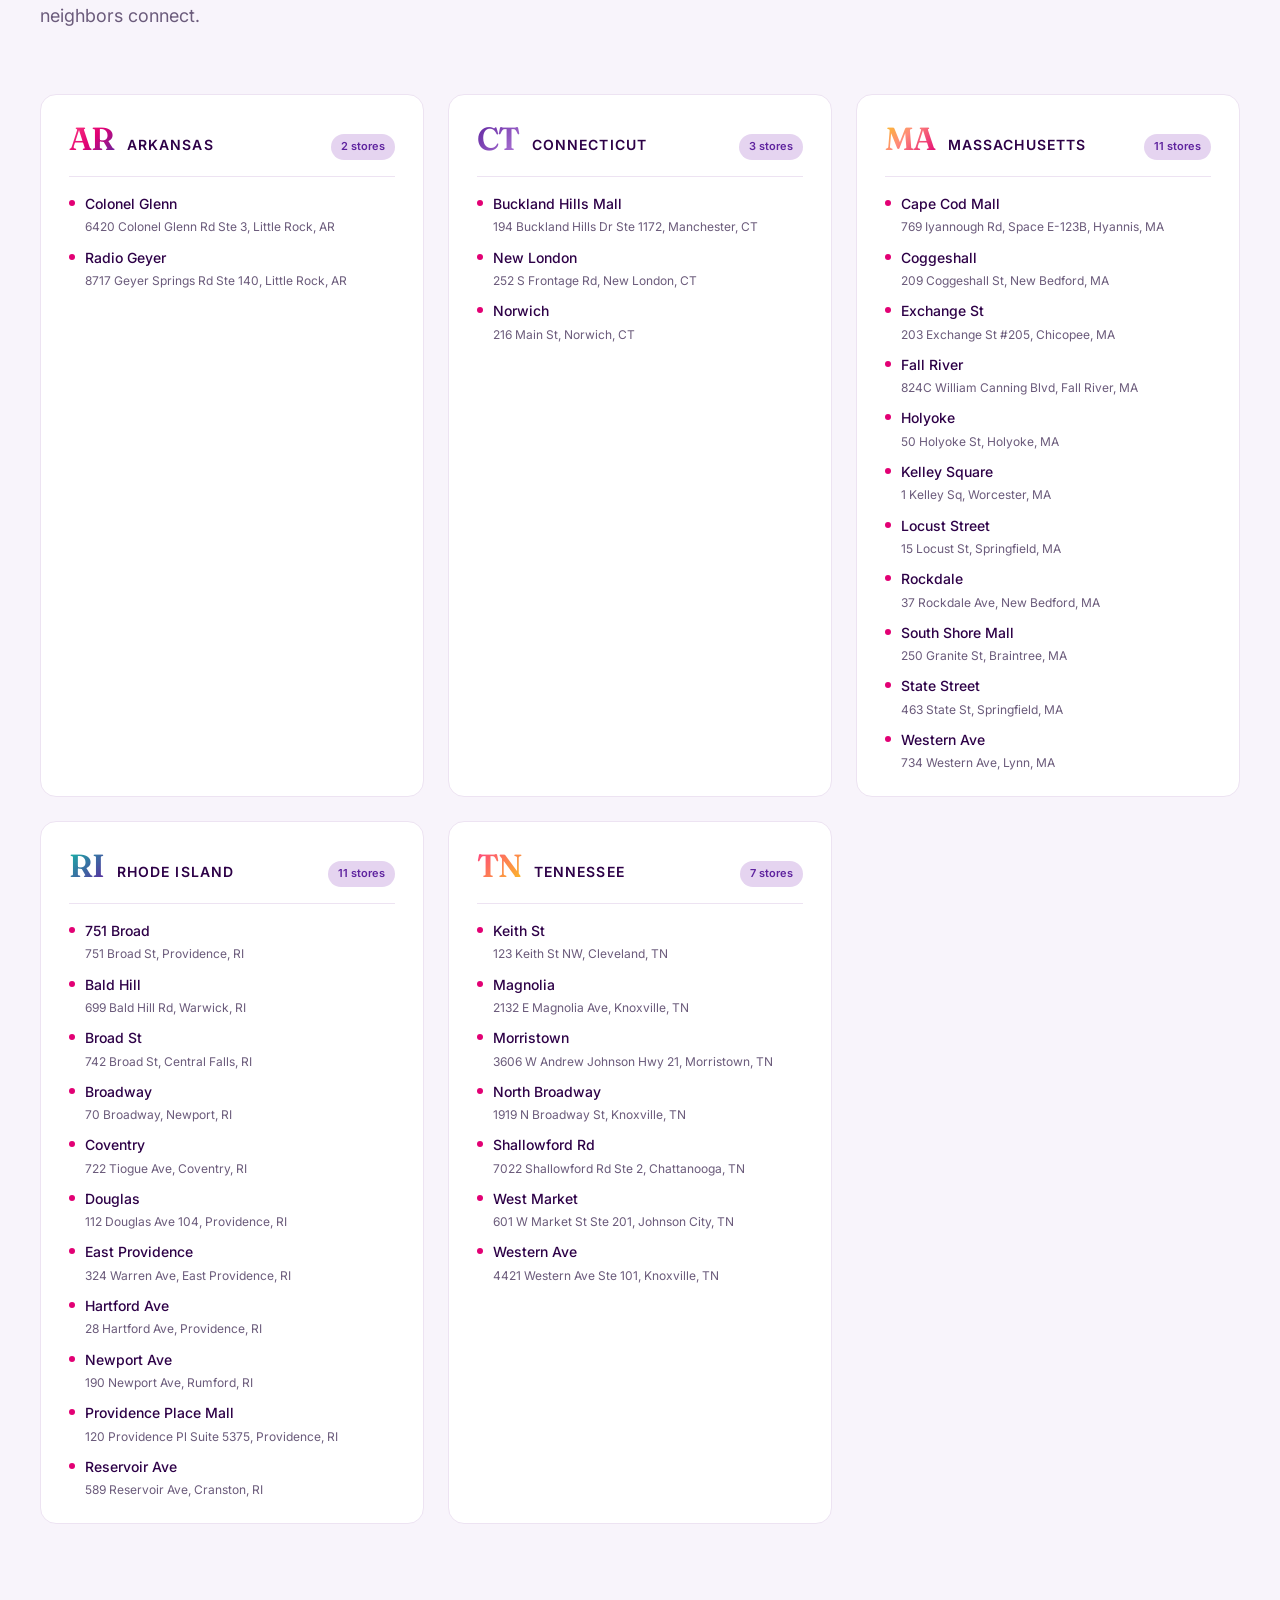
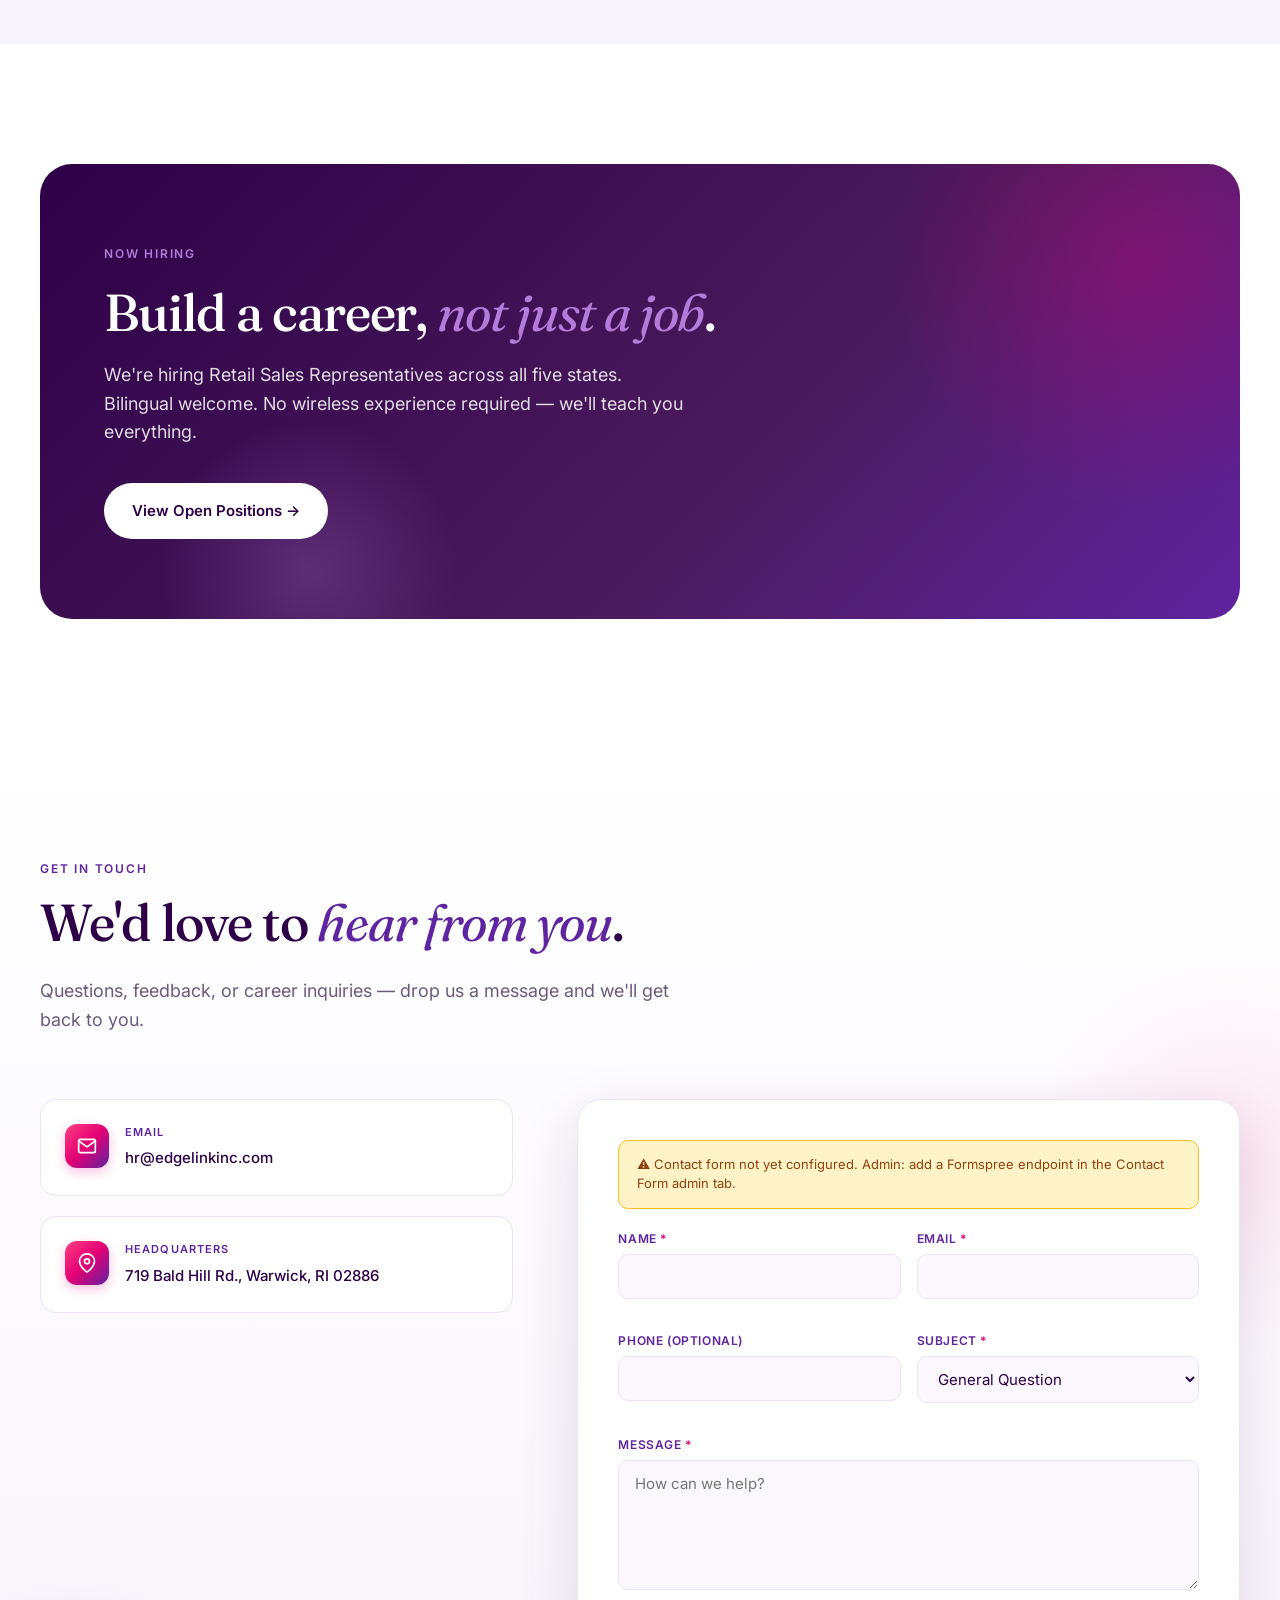
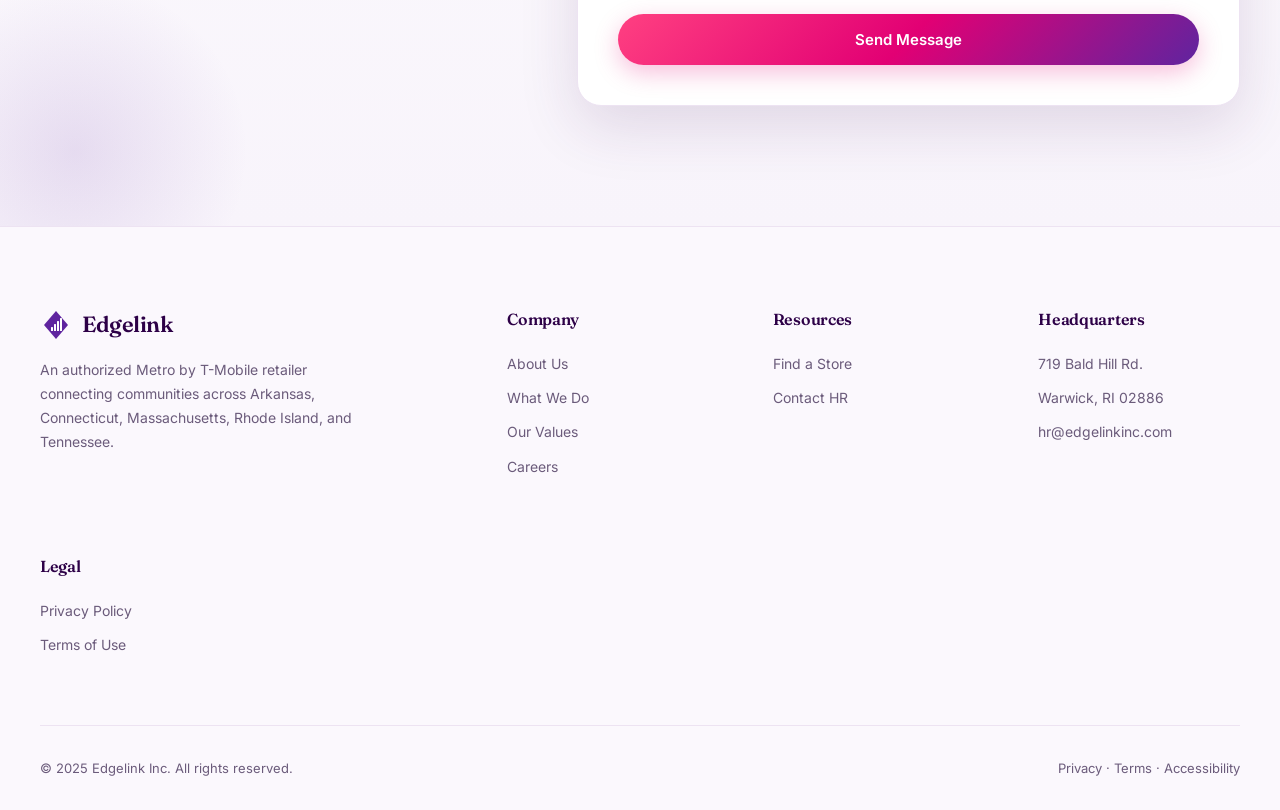
==== commit 1c661664: "Add Google verification meta tag" ====
--- a/index.html
+++ b/index.html
@@ -1,10 +1,10 @@
 <!DOCTYPE html>
 <html lang="en">
-<head>
+<head> 
 <meta charset="UTF-8">
 <meta name="viewport" content="width=device-width, initial-scale=1.0">
 <title>Edgelink Inc. — Connecting Communities to What Matters</title>
-<meta name="description" content="Edgelink Inc. is a team-first wireless retail family bringing reliable Metro by T-Mobile service and real careers to neighborhoods across five states.">
+<meta name="google-site-verification" content="eKvzYBkwMm8mY-I01UbUS-tpC2lapGs4neBhB1jUJHU" />
 
 <!-- OpenGraph (Facebook, LinkedIn) -->
 <meta property="og:type" content="website">
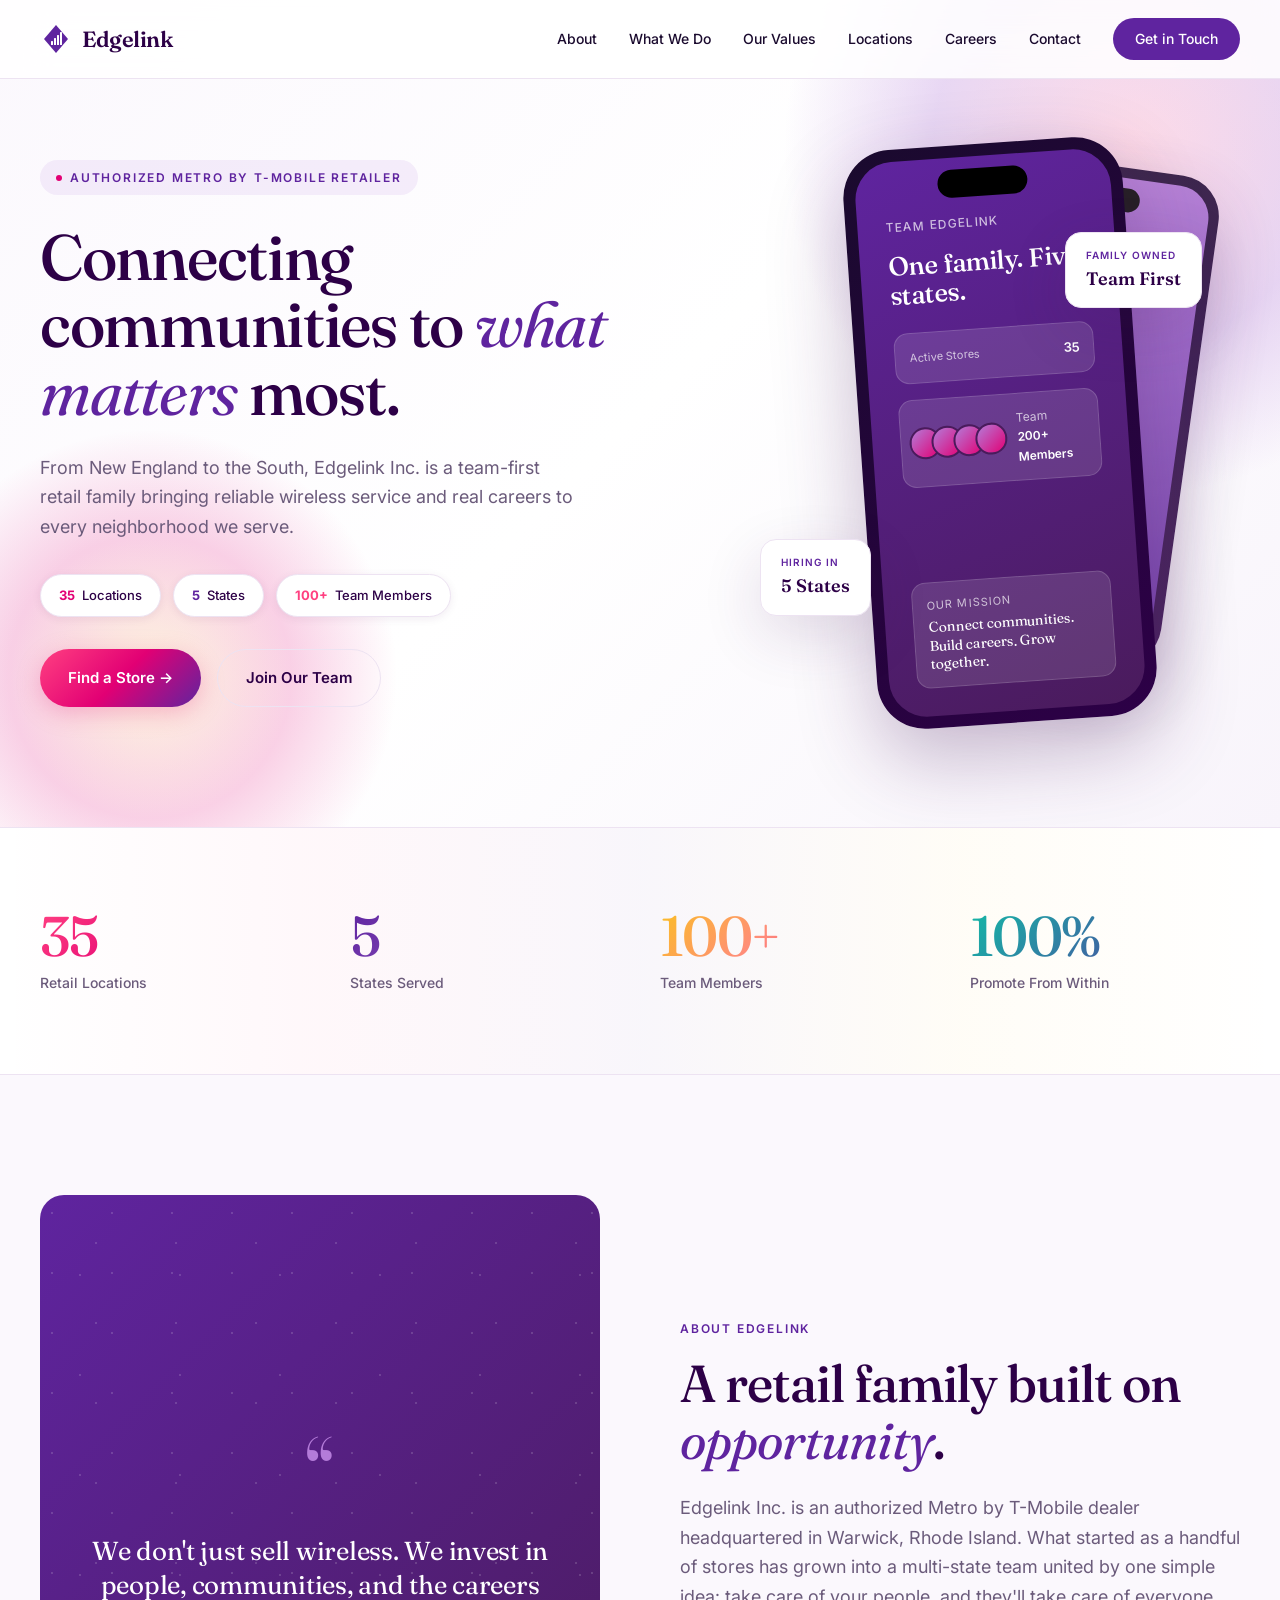
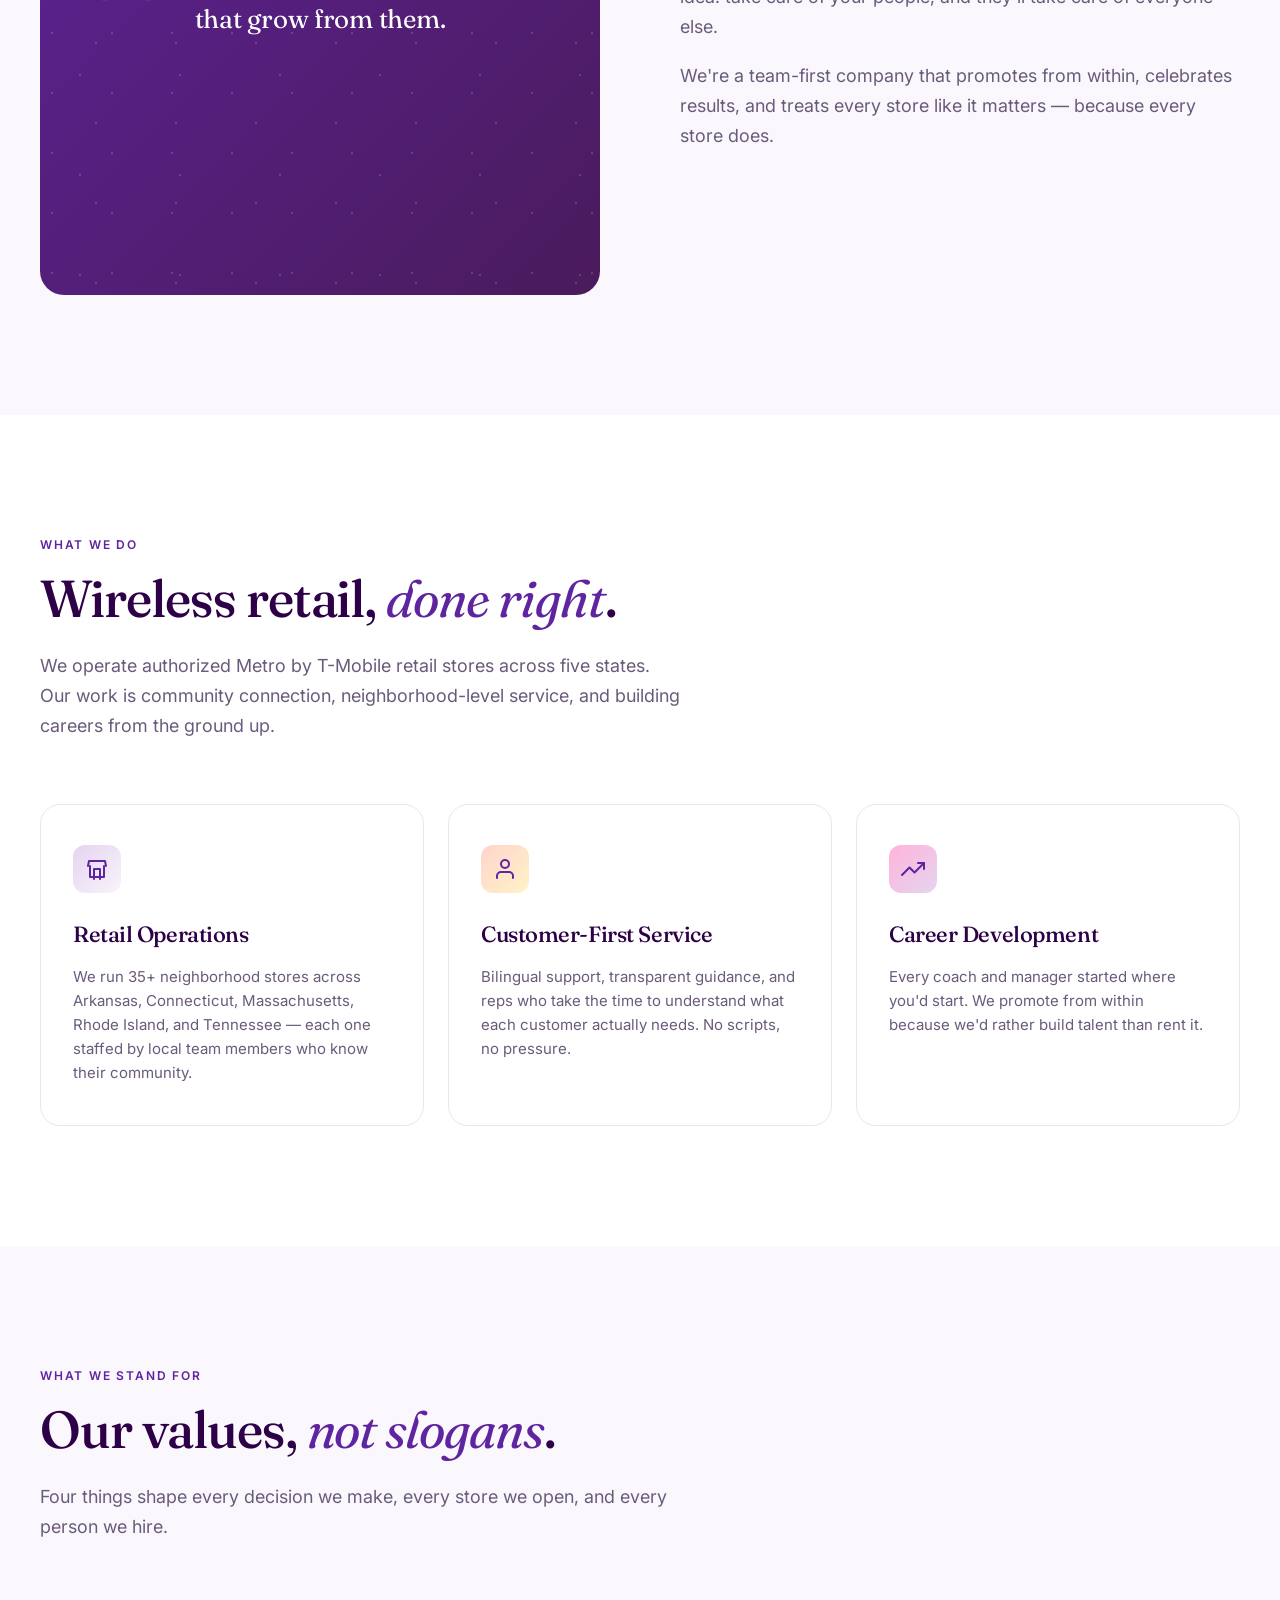
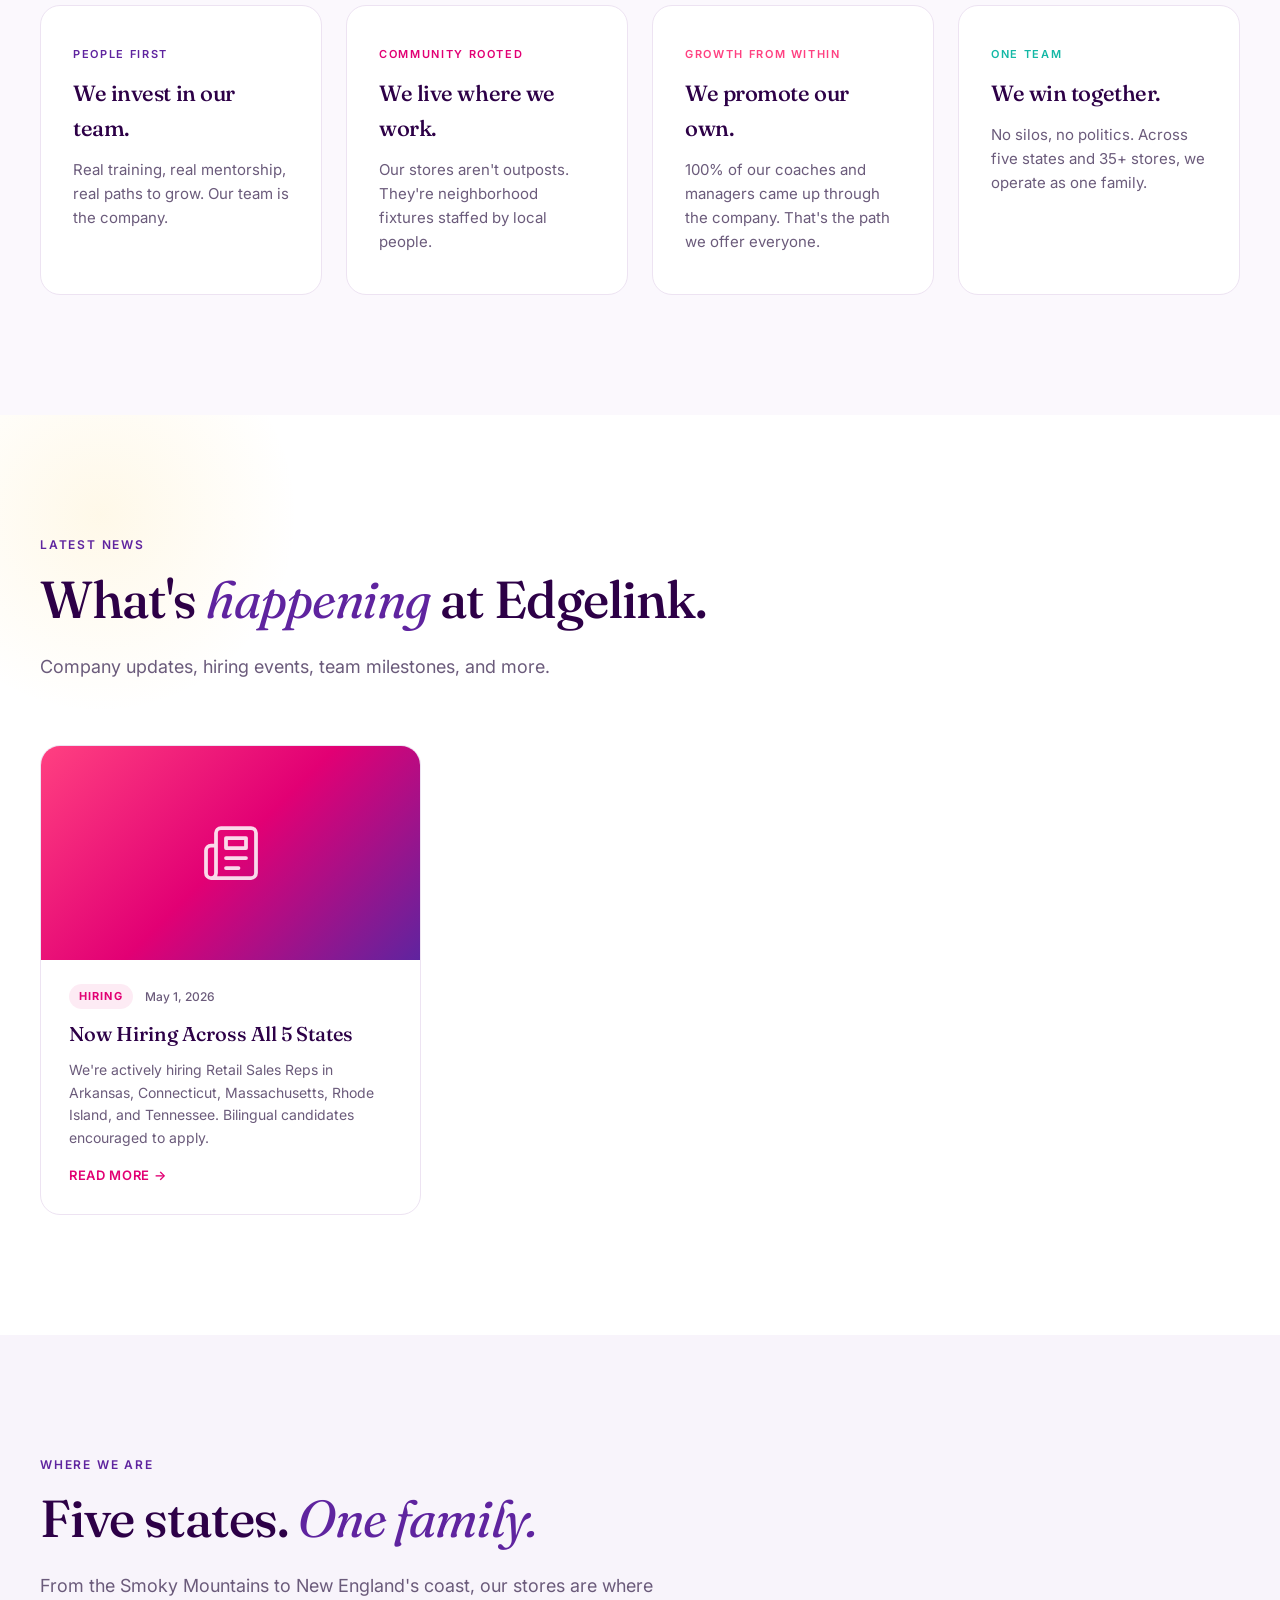
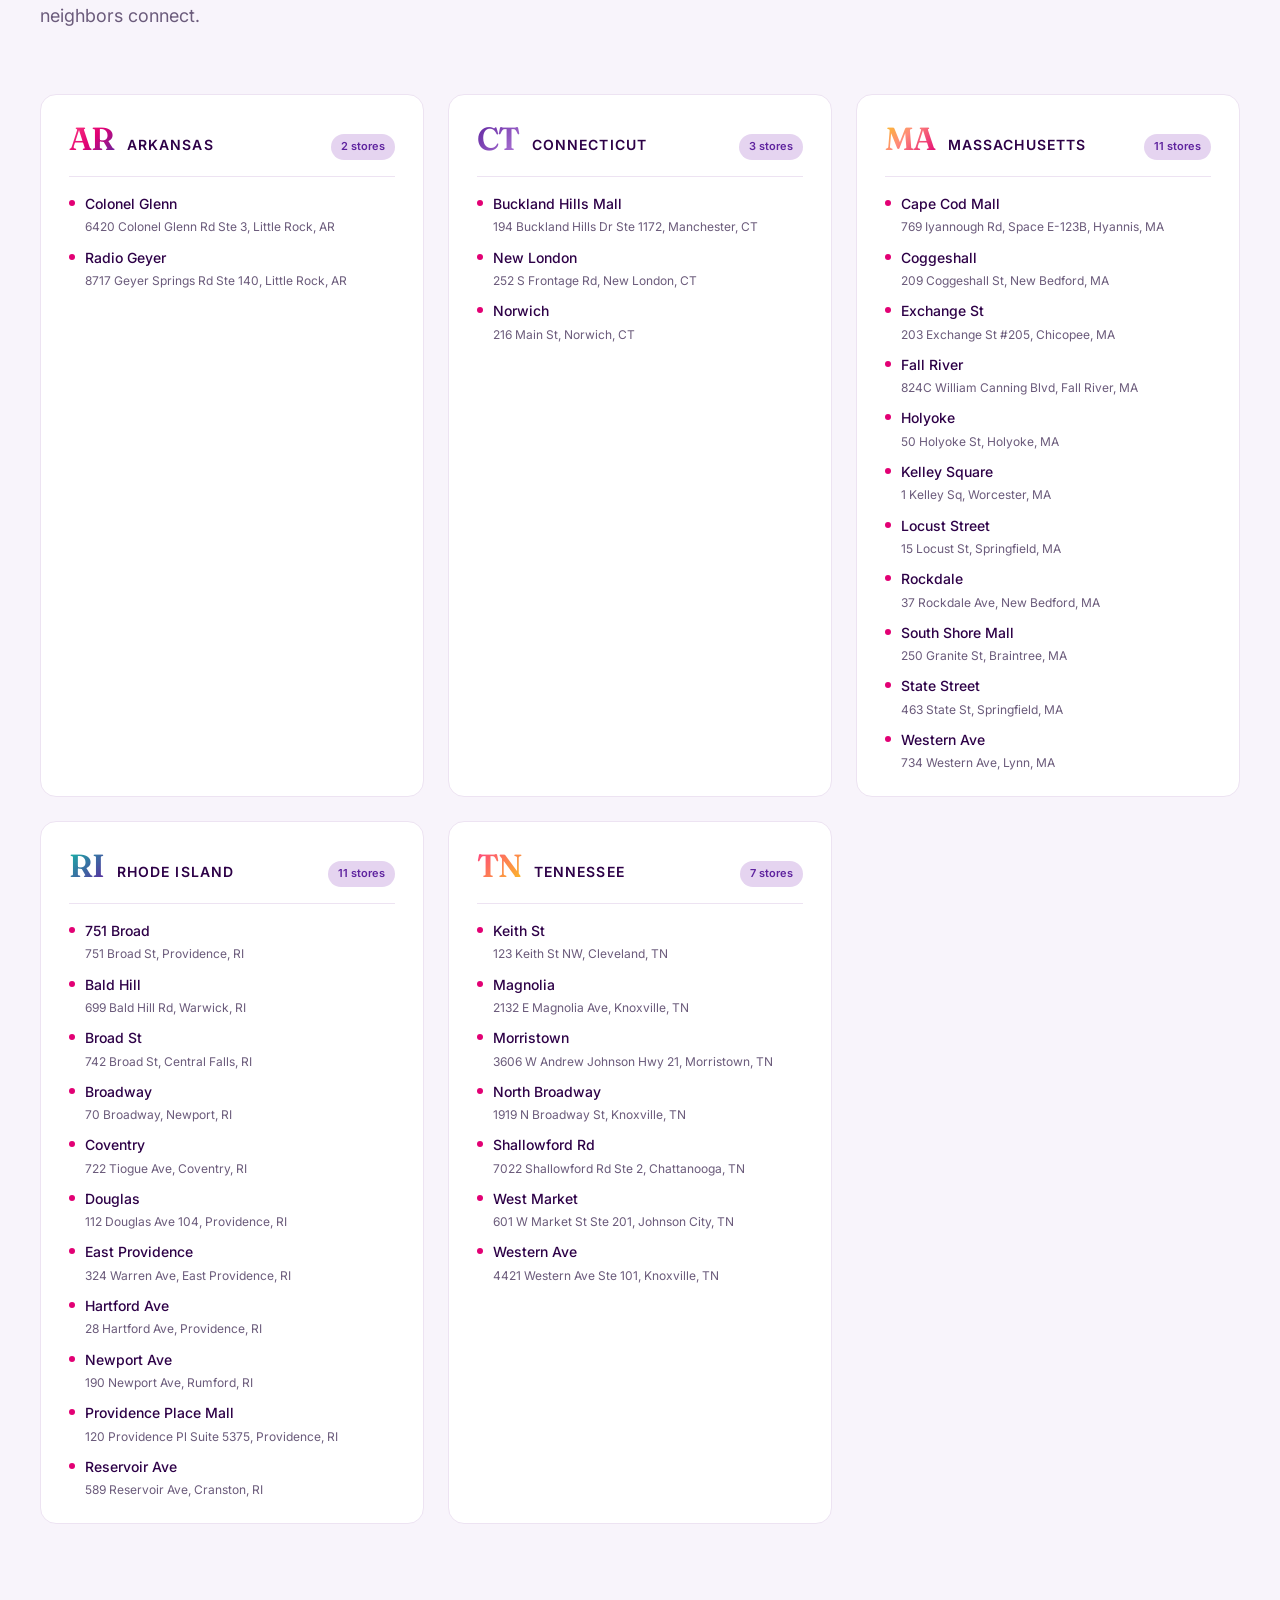
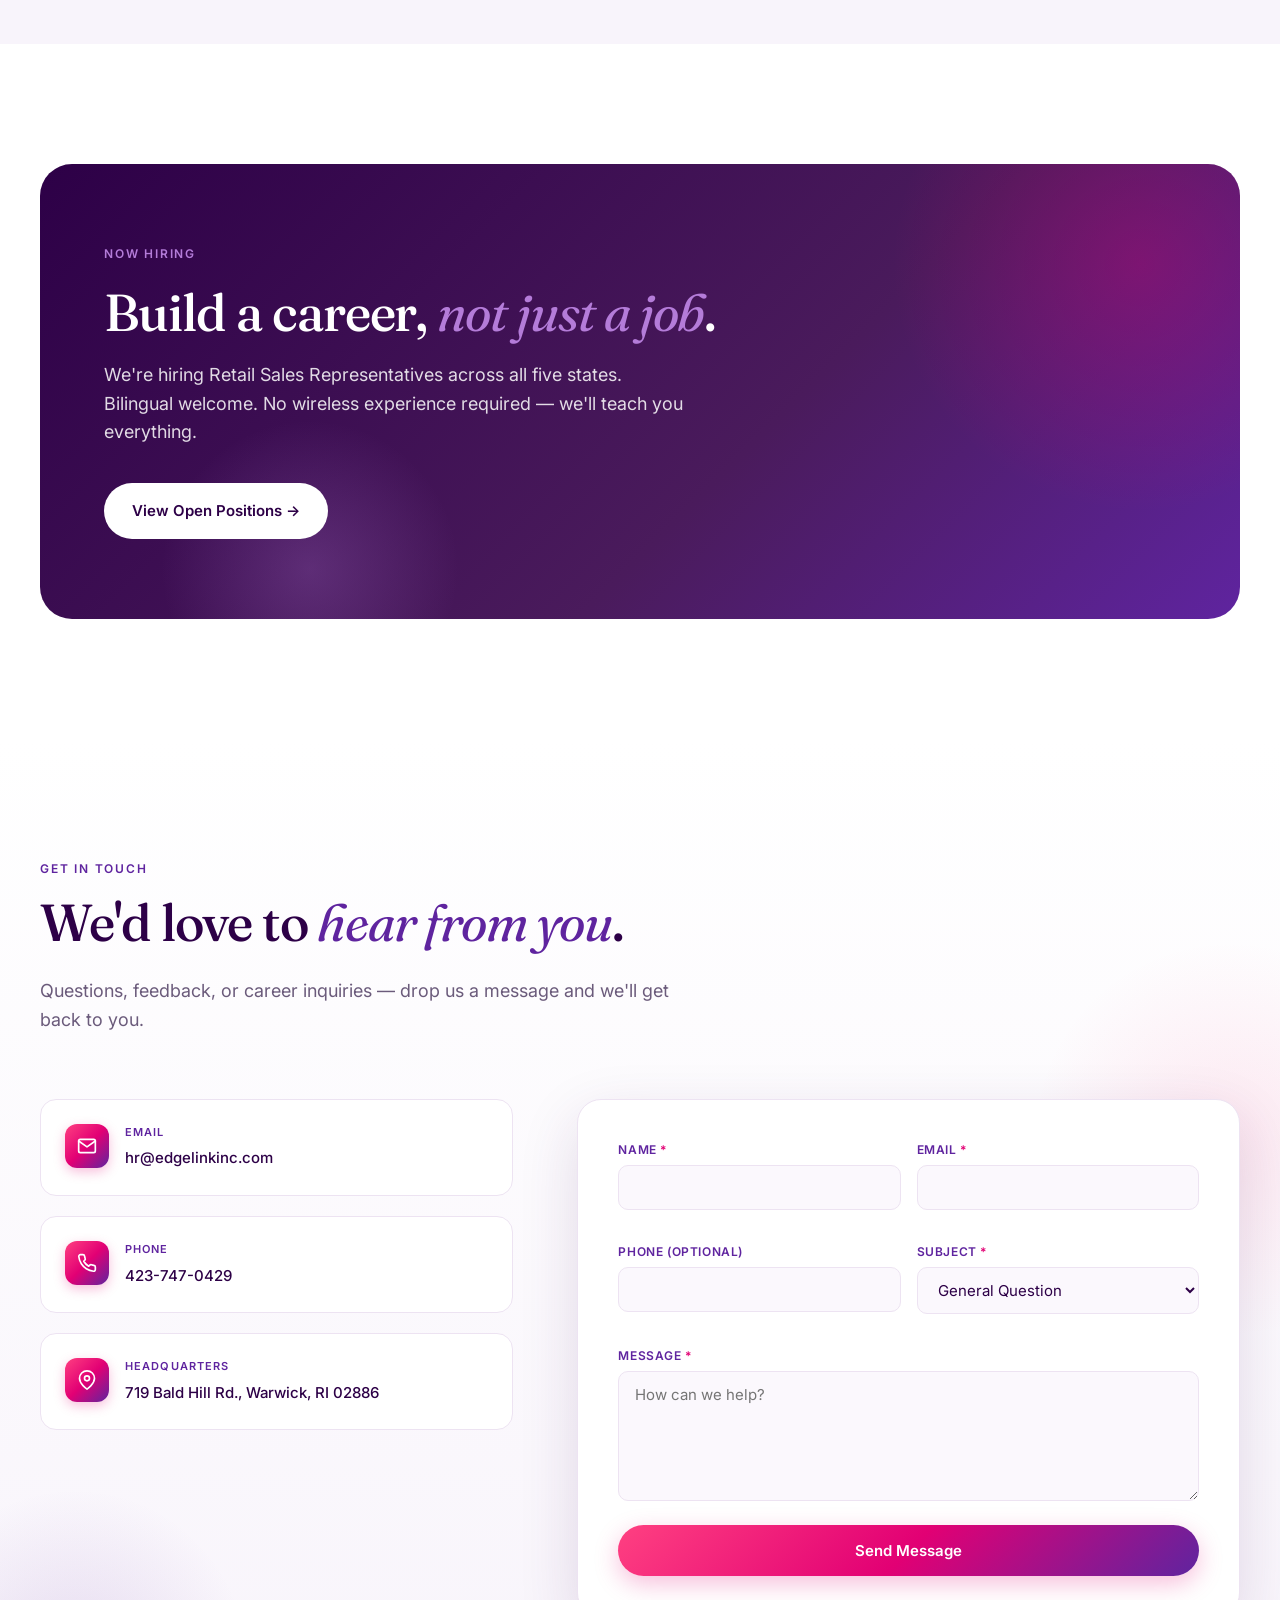
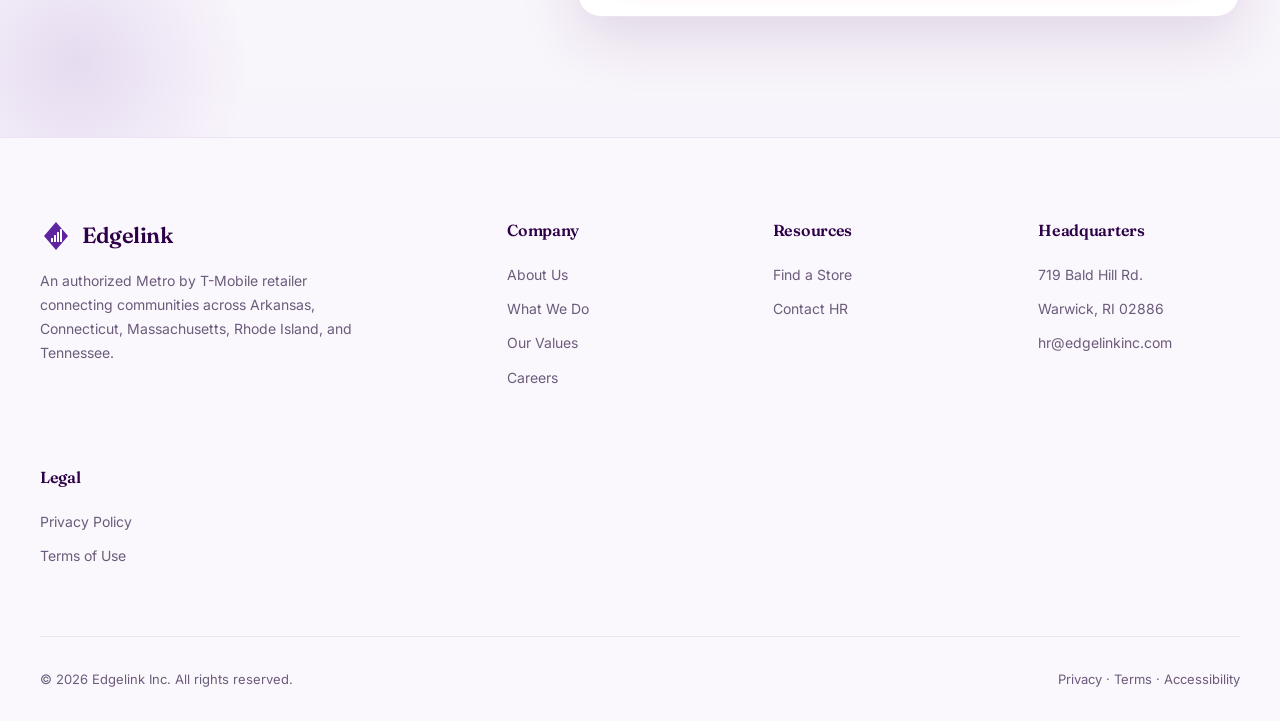
==== commit f920134e: "Add files via upload" ====
--- a/index.html
+++ b/index.html
@@ -1,18 +1,27 @@
 <!DOCTYPE html>
 <html lang="en">
-<head> 
+<head>
 <meta charset="UTF-8">
 <meta name="viewport" content="width=device-width, initial-scale=1.0">
 <title>Edgelink Inc. — Connecting Communities to What Matters</title>
-<meta name="google-site-verification" content="eKvzYBkwMm8mY-I01UbUS-tpC2lapGs4neBhB1jUJHU" />
+<meta name="description" content="Edgelink Inc. is a team-first wireless retail family bringing reliable Metro by T-Mobile service and real careers to neighborhoods across five states.">
+<link rel="canonical" href="https://edgelinkinc.net/">
 
-<!-- OpenGraph (Facebook, LinkedIn) -->
+<!-- OpenGraph (Facebook, LinkedIn, iMessage, Slack, WhatsApp) -->
 <meta property="og:type" content="website">
+<meta property="og:site_name" content="Edgelink Inc.">
 <meta property="og:title" content="Edgelink Inc. — Connecting Communities">
 <meta property="og:description" content="A team-first wireless retail family across Arkansas, Connecticut, Massachusetts, Rhode Island, and Tennessee.">
+<meta property="og:url" content="https://edgelinkinc.net/">
+<meta property="og:image" content="https://edgelinkinc.net/images/1778610698486-edgelink_logo-4-10-26.png">
+<meta property="og:image:secure_url" content="https://edgelinkinc.net/images/1778610698486-edgelink_logo-4-10-26.png">
+<meta property="og:image:alt" content="Edgelink Inc.">
 
 <!-- Twitter -->
 <meta name="twitter:card" content="summary_large_image">
+<meta name="twitter:title" content="Edgelink Inc. — Connecting Communities">
+<meta name="twitter:description" content="A team-first wireless retail family across Arkansas, Connecticut, Massachusetts, Rhode Island, and Tennessee.">
+<meta name="twitter:image" content="https://edgelinkinc.net/images/1778610698486-edgelink_logo-4-10-26.png">
 
 <!-- Favicon -->
 <link rel="icon" type="image/svg+xml" href="data:image/svg+xml,%3Csvg xmlns='http://www.w3.org/2000/svg' viewBox='0 0 32 32'%3E%3Cpath d='M16 2 L28 16 L16 30 L4 16 Z' fill='%235F249F'/%3E%3C/svg%3E">
--- a/styles.css
+++ b/styles.css
@@ -81,6 +81,127 @@
 }
 .nav-cta:hover {
   background: var(--purple-deep); transform: translateY(-1px); box-shadow: var(--shadow-md);
+}
+
+/* ===== MOBILE NAV (HAMBURGER + DRAWER) ===== */
+.nav-hamburger {
+  display: none;
+  background: none; border: none; cursor: pointer;
+  padding: 10px;
+  width: 44px; height: 44px;
+  z-index: 102; position: relative;
+  align-items: center; justify-content: center;
+}
+.nav-hamburger span {
+  display: block;
+  width: 24px; height: 2px;
+  background: var(--plum);
+  margin: 5px 0;
+  transition: all 0.3s ease;
+  border-radius: 2px;
+}
+.nav-backdrop {
+  position: fixed; inset: 0;
+  background: rgba(45, 0, 71, 0.55);
+  z-index: 150;
+  opacity: 0; pointer-events: none;
+  transition: opacity 0.3s ease;
+  backdrop-filter: blur(4px);
+  -webkit-backdrop-filter: blur(4px);
+}
+.nav-mobile-drawer {
+  position: fixed; top: 0; right: 0; bottom: 0;
+  width: 88%; max-width: 380px;
+  background: var(--white);
+  z-index: 200;
+  padding: 24px 24px 32px;
+  transform: translateX(100%);
+  transition: transform 0.32s cubic-bezier(0.4, 0, 0.2, 1);
+  box-shadow: -10px 0 40px rgba(74, 27, 92, 0.18);
+  display: flex; flex-direction: column;
+  overflow-y: auto;
+  -webkit-overflow-scrolling: touch;
+}
+.nav-drawer-header {
+  display: flex; justify-content: space-between; align-items: center;
+  padding-bottom: 24px; margin-bottom: 16px;
+  border-bottom: 1px solid var(--border);
+}
+.nav-drawer-close {
+  width: 40px; height: 40px;
+  border-radius: 50%;
+  border: 1px solid var(--border);
+  background: var(--white);
+  display: flex; align-items: center; justify-content: center;
+  cursor: pointer;
+  color: var(--plum);
+  transition: all 0.2s;
+}
+.nav-drawer-close:hover {
+  background: var(--lavender-soft);
+  border-color: var(--purple-soft);
+  color: var(--magenta);
+}
+.nav-drawer-close svg { width: 18px; height: 18px; }
+.nav-drawer-links {
+  display: flex; flex-direction: column;
+  flex: 1;
+}
+.nav-drawer-links a:not(.nav-cta) {
+  display: flex; align-items: center; justify-content: space-between;
+  padding: 18px 16px;
+  color: var(--plum);
+  text-decoration: none;
+  font-size: 17px; font-weight: 500;
+  border-radius: 12px;
+  margin-bottom: 4px;
+  transition: all 0.2s;
+}
+.nav-drawer-links a:not(.nav-cta):hover,
+.nav-drawer-links a:not(.nav-cta):focus {
+  background: var(--lavender-soft);
+  color: var(--purple-mid);
+}
+.nav-drawer-links a:not(.nav-cta)::after {
+  content: '→';
+  color: var(--purple-soft);
+  font-size: 18px;
+  opacity: 0.6;
+  transition: transform 0.2s;
+}
+.nav-drawer-links a:not(.nav-cta):hover::after {
+  transform: translateX(4px);
+  opacity: 1;
+  color: var(--magenta);
+}
+.nav-drawer-cta {
+  margin-top: 20px;
+  padding: 16px 24px !important;
+  background: var(--gradient-warm) !important;
+  color: var(--white) !important;
+  text-align: center;
+  border-radius: 999px !important;
+  font-size: 15px !important; font-weight: 600 !important;
+  box-shadow: 0 6px 24px rgba(226, 0, 116, 0.25);
+  text-decoration: none;
+  display: block;
+}
+
+/* Menu open state */
+body.nav-menu-open { overflow: hidden; }
+body.nav-menu-open .nav-mobile-drawer { transform: translateX(0); }
+body.nav-menu-open .nav-backdrop { opacity: 1; pointer-events: auto; }
+body.nav-menu-open .nav-hamburger span:nth-child(1) {
+  transform: translateY(7px) rotate(45deg);
+}
+body.nav-menu-open .nav-hamburger span:nth-child(2) { opacity: 0; }
+body.nav-menu-open .nav-hamburger span:nth-child(3) {
+  transform: translateY(-7px) rotate(-45deg);
+}
+
+/* Desktop: hide drawer/hamburger entirely */
+@media (min-width: 901px) {
+  .nav-hamburger, .nav-backdrop, .nav-mobile-drawer { display: none !important; }
 }
 
 /* ===== BUTTONS ===== */
@@ -964,6 +1085,155 @@
   line-height: 1.7;
 }
 
+/* ===== JOBS / OPEN POSITIONS ===== */
+.jobs-section { background: var(--white); position: relative; overflow: hidden; }
+.jobs-section::before {
+  content: ''; position: absolute; top: 10%; right: -150px;
+  width: 400px; height: 400px;
+  background: radial-gradient(circle, rgba(226, 0, 116, 0.08) 0%, transparent 70%);
+  border-radius: 50%; pointer-events: none;
+}
+.jobs-filter {
+  display: flex; gap: 8px; flex-wrap: wrap;
+  margin: 0 0 32px 0;
+}
+.jobs-filter-btn {
+  padding: 8px 16px; border-radius: 999px;
+  border: 1.5px solid var(--border);
+  background: var(--white); color: var(--plum);
+  font-size: 13px; font-weight: 600;
+  font-family: inherit; cursor: pointer;
+  transition: all 0.2s;
+}
+.jobs-filter-btn:hover { border-color: var(--purple-soft); color: var(--purple-mid); }
+.jobs-filter-btn.active {
+  background: var(--gradient-warm);
+  color: white; border-color: transparent;
+  box-shadow: 0 4px 12px rgba(226, 0, 116, 0.25);
+}
+.jobs-filter-count {
+  font-size: 11px; margin-left: 6px;
+  opacity: 0.75; font-weight: 500;
+}
+.jobs-list {
+  display: grid; grid-template-columns: repeat(2, 1fr);
+  gap: 20px;
+}
+.job-card {
+  background: var(--white); border: 1px solid var(--border);
+  border-radius: 18px; padding: 28px;
+  transition: all 0.25s;
+  display: flex; flex-direction: column;
+  position: relative;
+  overflow: hidden;
+}
+.job-card::before {
+  content: ''; position: absolute; top: 0; left: 0; right: 0; height: 3px;
+  background: var(--gradient-warm);
+  transform: scaleX(0); transform-origin: left; transition: transform 0.3s;
+}
+.job-card:hover {
+  border-color: var(--purple-soft);
+  transform: translateY(-4px);
+  box-shadow: var(--shadow-lg);
+}
+.job-card:hover::before { transform: scaleX(1); }
+.job-header {
+  display: flex; justify-content: space-between; align-items: flex-start;
+  gap: 12px; margin-bottom: 16px;
+}
+.job-state-badge {
+  flex-shrink: 0;
+  font-family: 'Fraunces', serif; font-size: 22px;
+  font-weight: 600; line-height: 1;
+  background: var(--gradient-warm);
+  -webkit-background-clip: text; background-clip: text;
+  -webkit-text-fill-color: transparent;
+  padding: 6px 12px;
+  border: 2px solid var(--purple-tint);
+  border-radius: 10px;
+}
+.job-title {
+  font-family: 'Fraunces', serif; font-size: 20px;
+  font-weight: 500; color: var(--plum);
+  line-height: 1.25; margin-bottom: 4px;
+}
+.job-store {
+  font-size: 13px; color: var(--magenta);
+  font-weight: 600; text-transform: uppercase;
+  letter-spacing: 0.05em;
+  margin-bottom: 16px;
+}
+.job-meta-row {
+  display: flex; gap: 16px; flex-wrap: wrap;
+  margin-bottom: 16px;
+  padding-bottom: 16px;
+  border-bottom: 1px solid var(--border);
+}
+.job-meta {
+  display: flex; align-items: center; gap: 6px;
+  font-size: 13px; color: var(--gray-text);
+}
+.job-meta svg {
+  width: 16px; height: 16px;
+  flex-shrink: 0;
+  color: var(--purple-mid);
+}
+.job-meta strong { color: var(--plum); font-weight: 600; }
+.job-summary {
+  color: var(--gray-text); font-size: 14px;
+  line-height: 1.6; margin-bottom: 20px;
+  flex: 1;
+  display: -webkit-box;
+  -webkit-line-clamp: 3;
+  -webkit-box-orient: vertical;
+  overflow: hidden;
+}
+.job-actions {
+  display: flex; gap: 10px; align-items: center;
+  margin-top: auto;
+}
+.job-apply-btn {
+  display: inline-flex; align-items: center; gap: 6px;
+  padding: 10px 20px; border-radius: 999px;
+  background: var(--gradient-warm); color: white;
+  font-size: 13px; font-weight: 600;
+  text-decoration: none;
+  box-shadow: 0 4px 12px rgba(226, 0, 116, 0.2);
+  transition: all 0.2s;
+  flex: 1;
+  text-align: center;
+  justify-content: center;
+}
+.job-apply-btn:hover {
+  transform: translateY(-1px);
+  box-shadow: 0 8px 20px rgba(226, 0, 116, 0.35);
+  filter: brightness(1.05);
+}
+.job-details-btn {
+  display: inline-flex; align-items: center; gap: 4px;
+  padding: 10px 16px; border-radius: 999px;
+  background: transparent; color: var(--plum);
+  font-size: 13px; font-weight: 600;
+  text-decoration: none;
+  border: 1.5px solid var(--border);
+  transition: all 0.2s;
+}
+.job-details-btn:hover {
+  border-color: var(--purple-mid);
+  color: var(--purple-mid);
+}
+.jobs-empty {
+  grid-column: 1 / -1;
+  text-align: center; padding: 60px 24px;
+  background: var(--lavender-soft);
+  border-radius: 16px;
+  color: var(--gray-text);
+  font-size: 15px;
+  border: 1px dashed var(--border);
+}
+.jobs-empty strong { color: var(--plum); display: block; margin-bottom: 8px; font-size: 18px; }
+
 /* ===== SCROLL REVEAL ANIMATIONS ===== */
 .reveal {
   opacity: 0;
@@ -1038,6 +1308,7 @@
 /* ===== RESPONSIVE ===== */
 @media (max-width: 900px) {
   .nav-links { display: none; }
+  .nav-hamburger { display: flex; }
   .hero { padding: 120px 24px 80px; }
   .hero-inner { grid-template-columns: 1fr; gap: 80px; }
   .phone-stage { max-width: 320px; margin: 0 auto; }
@@ -1057,6 +1328,10 @@
   .contact-form { padding: 28px 24px; }
   .contact-form-row { grid-template-columns: 1fr; gap: 0; }
   .news-grid { grid-template-columns: 1fr; gap: 20px; }
+  .jobs-list { grid-template-columns: 1fr; }
+  .jobs-filter { gap: 6px; }
+  .jobs-filter-btn { padding: 6px 12px; font-size: 12px; }
+  .job-card { padding: 22px; }
   .faq-item summary { padding: 18px 22px; font-size: 16px; }
   .faq-item summary::before { right: 28px; }
   .faq-answer { padding: 0 22px 20px; }
